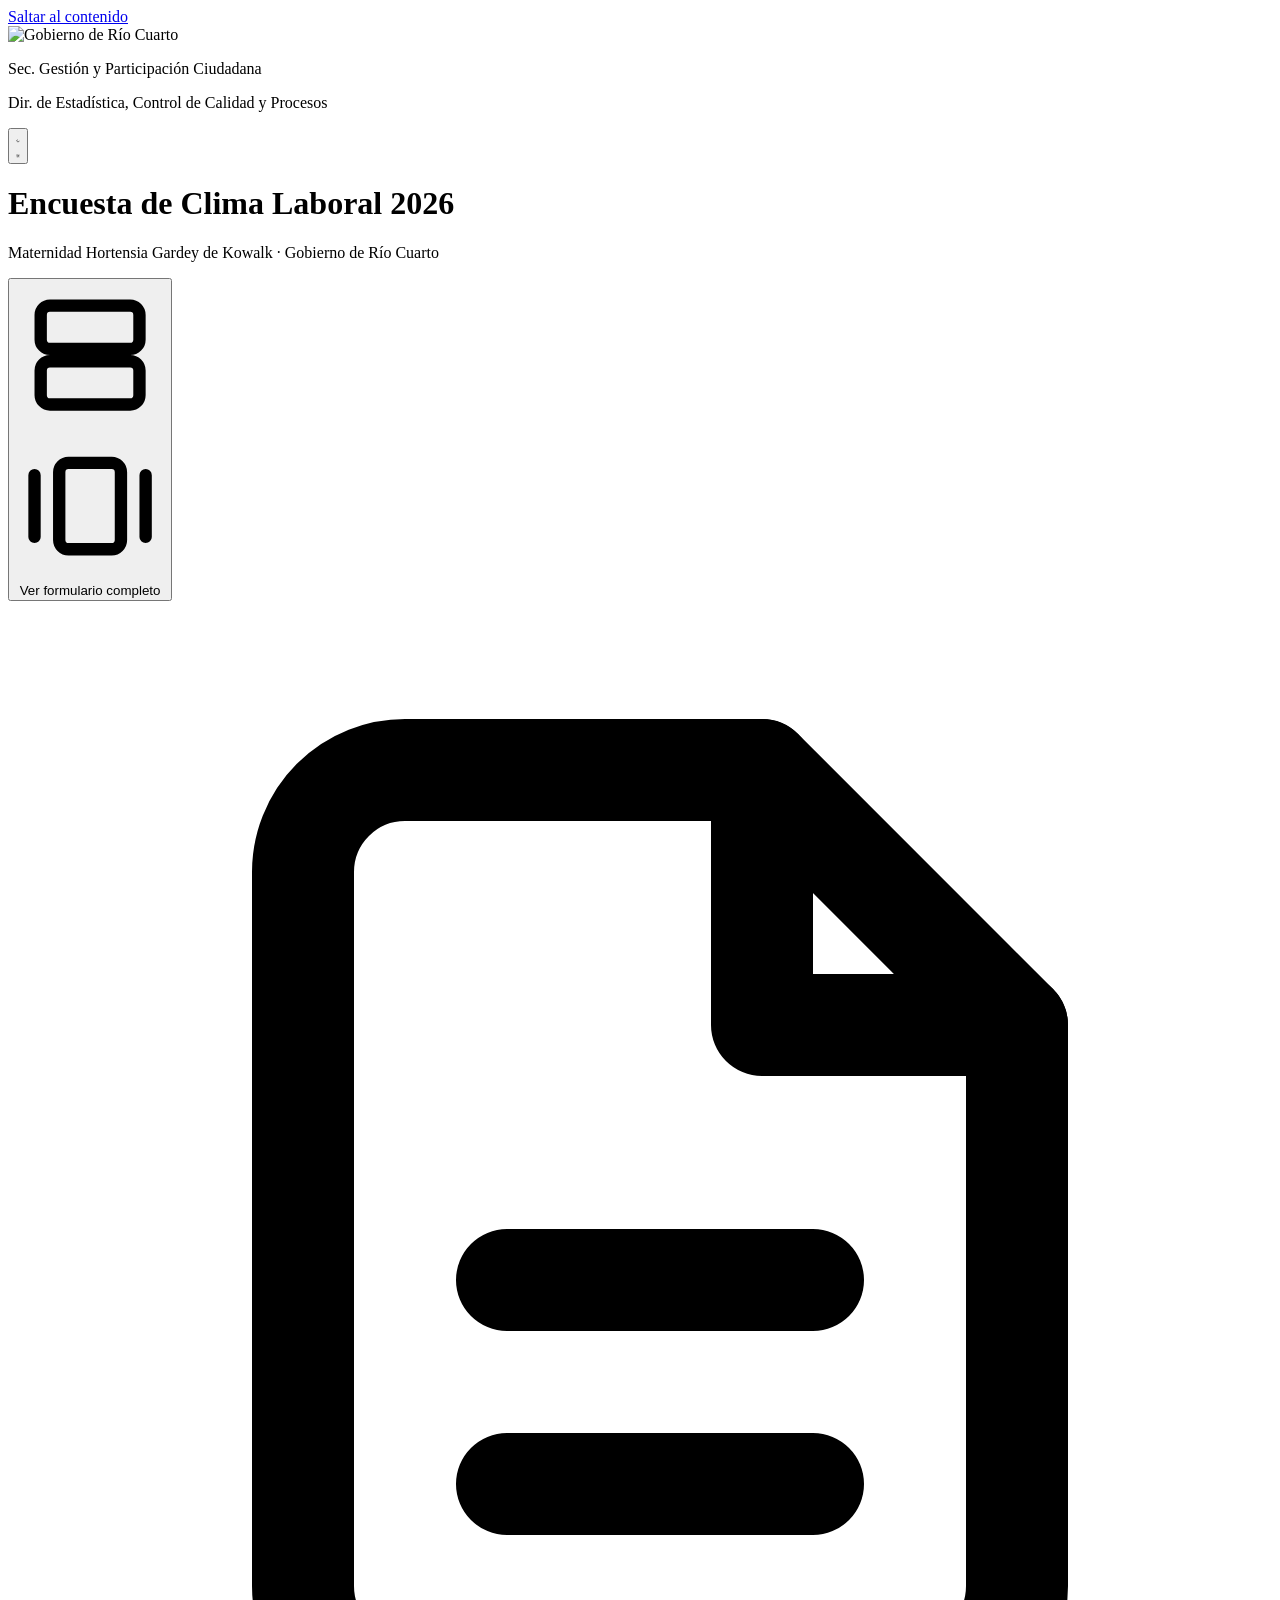
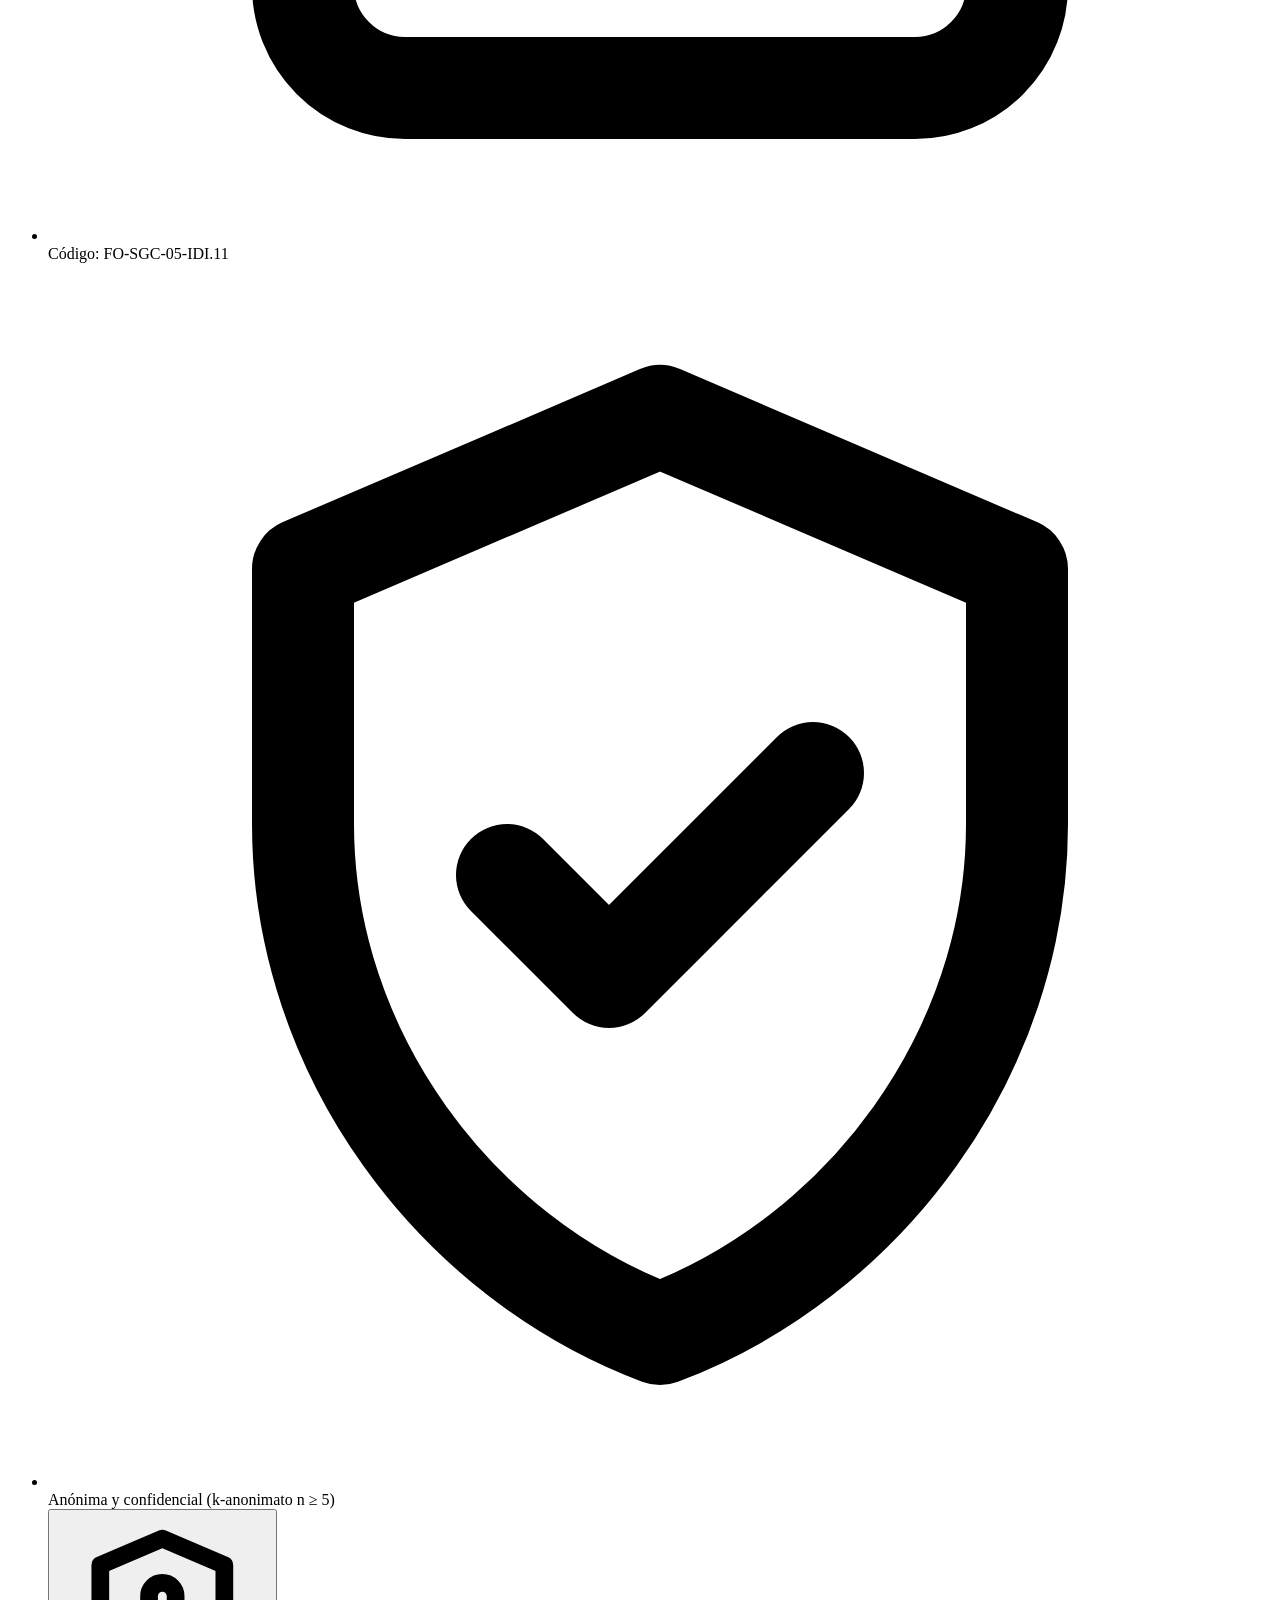
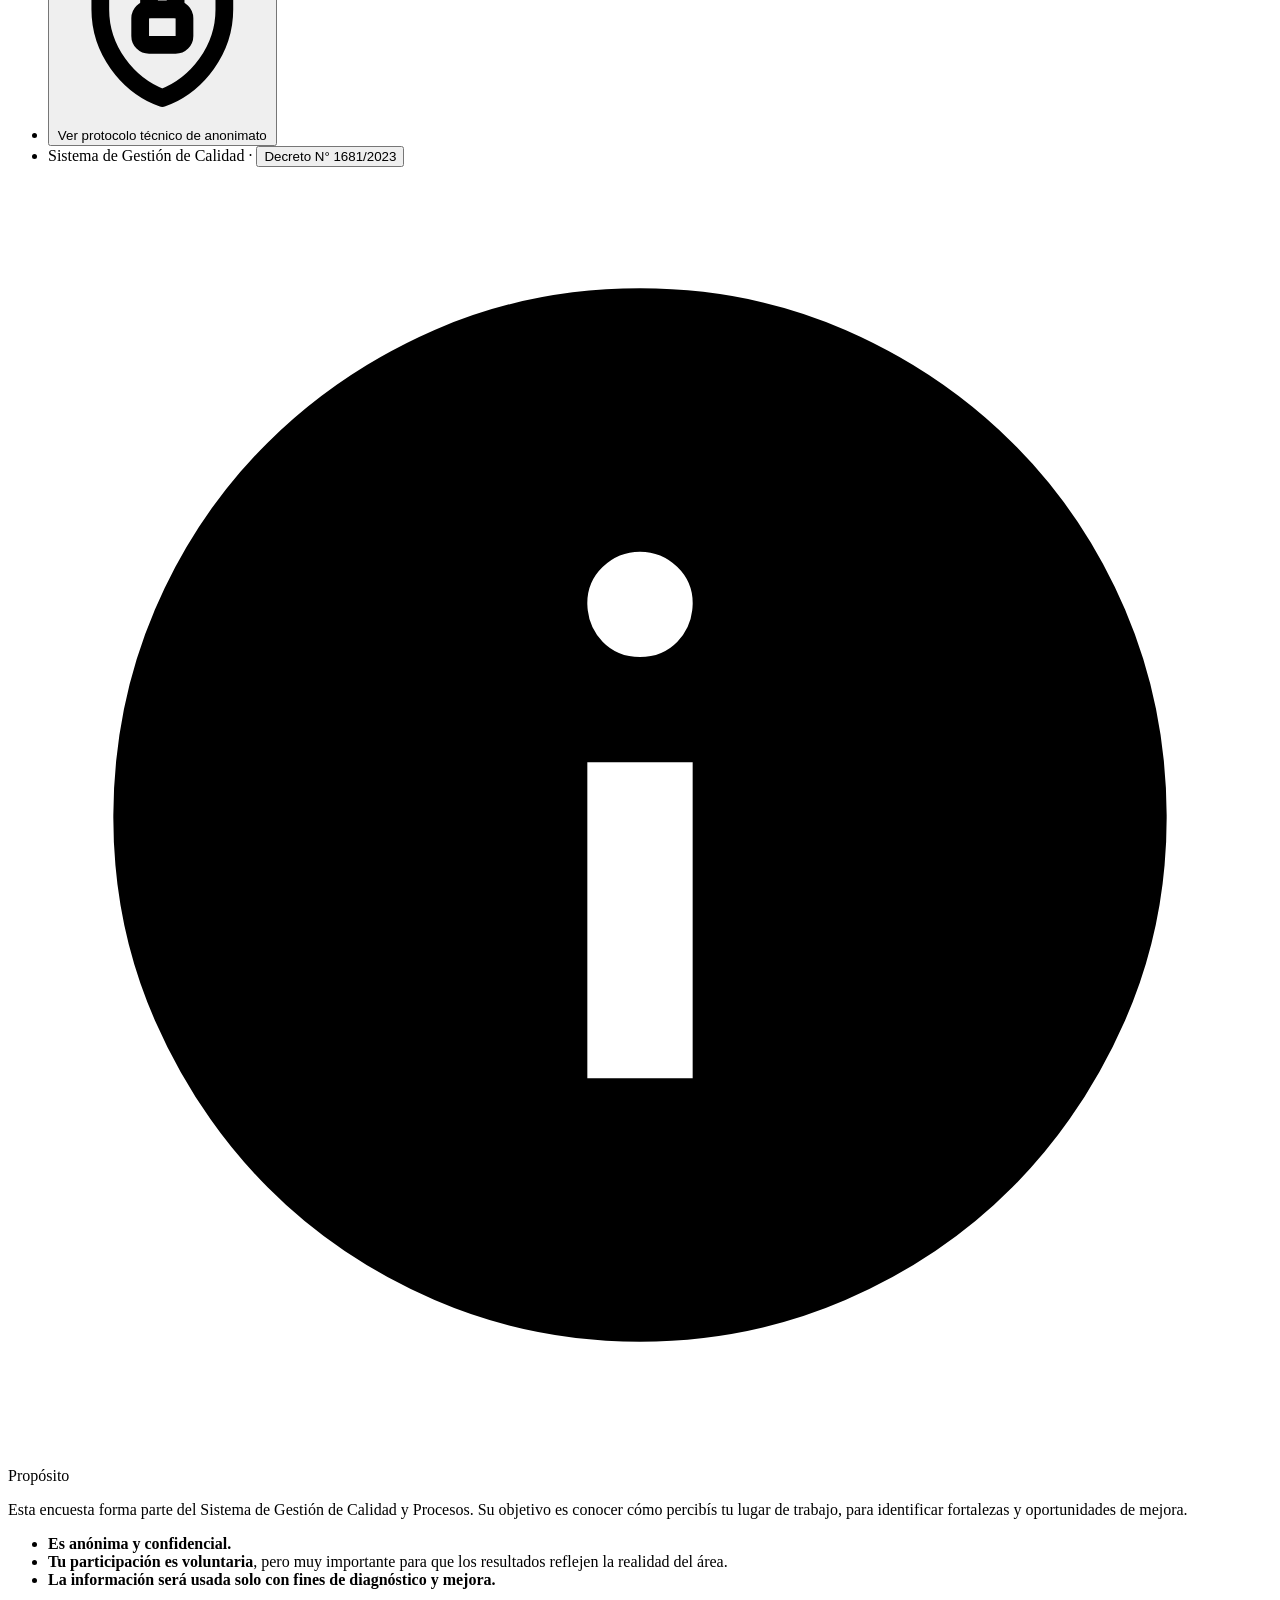
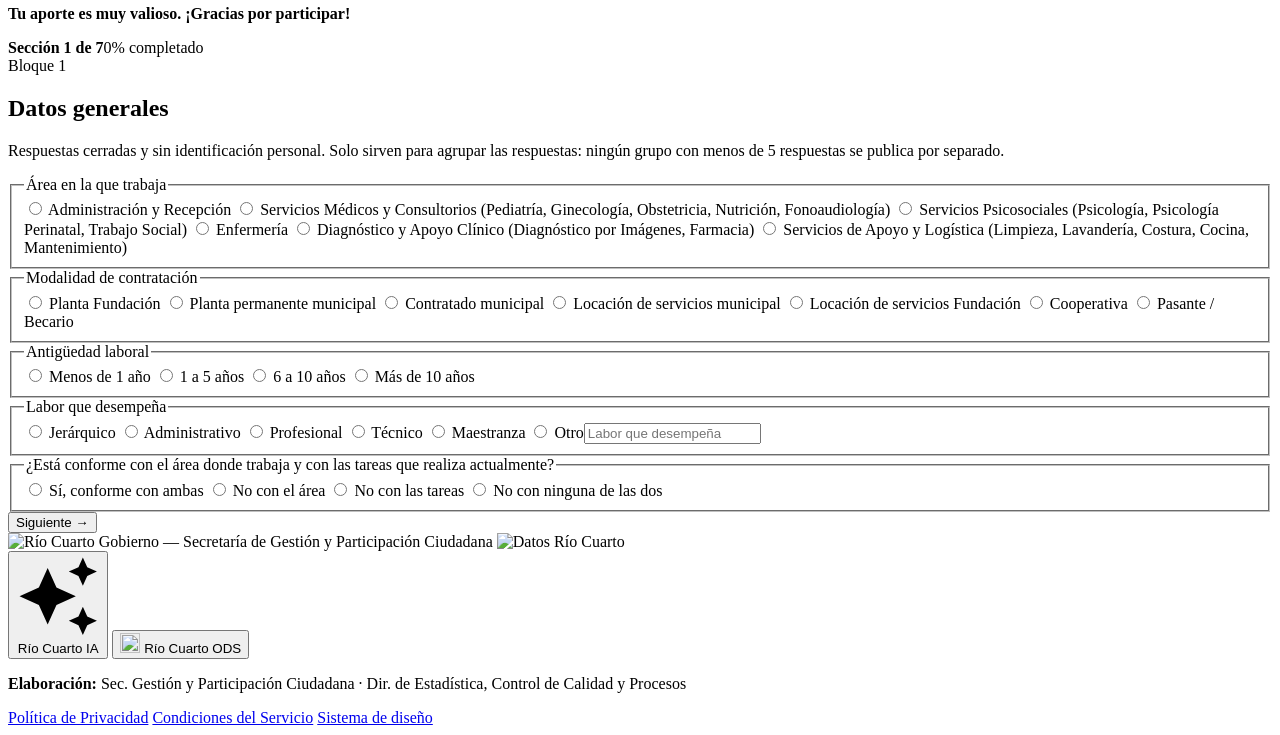
==== index.html @ 8a633c6f "Add files via upload" ====
<!doctype html>
<html lang="es-AR">
<head>
  <meta charset="utf-8">
  <meta name="viewport" content="width=device-width, initial-scale=1">
  <title>Encuesta de Clima Laboral 2026 · Maternidad Hortensia Gardey de Kowalk</title>
  <meta name="description" content="Encuesta anónima de clima laboral del personal de la Maternidad Hortensia Gardey de Kowalk, Gobierno de Río Cuarto.">
  <link rel="stylesheet" href="css/fuentes.css">
  <link rel="stylesheet" href="css/tokens.css">
  <link rel="stylesheet" href="css/tokens-encuesta.css">
  <link rel="stylesheet" href="css/encuesta.css">
  <script src="js/tema.js"></script>
</head>
<body>
  <a class="saltar-contenido" href="#contenido">Saltar al contenido</a>
  <header class="encabezado">
    <div class="encabezado__interior">
      <img class="logo" src="assets/img/logo-gobierno.webp" alt="Gobierno de Río Cuarto">
      <span class="separador" aria-hidden="true"></span>
      <div class="titulos">
        <p class="titulos__principal">Sec. Gestión y Participación Ciudadana</p>
        <p class="titulos__secundario">Dir. de Estadística, Control de Calidad y Procesos</p>
      </div>
      <div class="encabezado-acciones">
        <button type="button" class="boton-tema" id="boton-tema" aria-label="Cambiar entre modo claro y oscuro">
          <svg class="icono-luna" viewBox="0 0 24 24" fill="none" stroke="currentColor" stroke-width="2" stroke-linecap="round" stroke-linejoin="round" aria-hidden="true"><path d="M20 14.5A8 8 0 1 1 9.5 4a6.5 6.5 0 0 0 10.5 10.5z"/></svg>
          <svg class="icono-sol" viewBox="0 0 24 24" fill="none" stroke="currentColor" stroke-width="2" stroke-linecap="round" stroke-linejoin="round" aria-hidden="true"><circle cx="12" cy="12" r="4"/><path d="M12 2v2M12 20v2M4.9 4.9l1.4 1.4M17.7 17.7l1.4 1.4M2 12h2M20 12h2M4.9 19.1l1.4-1.4M17.7 6.3l1.4-1.4"/></svg>
        </button>
      </div>
    </div>
  </header>

  <main id="contenido" class="contenedor">

    <!-- ============ TÍTULO + MODO ============ -->
    <div class="encuesta-titulo">
      <div>
        <h1 class="titulo-xl">Encuesta de Clima Laboral 2026</h1>
        <p class="encuesta-subtitulo">Maternidad Hortensia Gardey de Kowalk · Gobierno de Río Cuarto</p>
      </div>
      <!-- Alterna entre una sección por vez y el formulario completo (lo maneja js/encuesta.js) -->
      <button type="button" class="boton boton--secundario boton-modo" data-accion="modo" form="encuesta" aria-pressed="false">
        <svg class="icono icono-completo" viewBox="0 0 24 24" fill="none" stroke="currentColor" stroke-width="2" stroke-linecap="round" stroke-linejoin="round" aria-hidden="true"><rect x="4" y="4" width="16" height="7" rx="1.5"/><rect x="4" y="13" width="16" height="7" rx="1.5"/></svg>
        <svg class="icono icono-pasos" viewBox="0 0 24 24" fill="none" stroke="currentColor" stroke-width="2" stroke-linecap="round" stroke-linejoin="round" aria-hidden="true"><rect x="7" y="5" width="10" height="14" rx="1.5"/><path d="M3 7v10M21 7v10"/></svg>
        <span data-texto-modo>Ver formulario completo</span>
      </button>
    </div>

    <!-- ============ PANELES DE APERTURA ============
         data-portada: se ven solo al abrir la encuesta (primera sección o formulario completo) -->
    <div class="portada" data-portada>
      <ul class="chips" aria-label="Datos del formulario">
        <li class="chip">
          <svg class="icono" viewBox="0 0 24 24" fill="none" stroke="currentColor" stroke-width="2" stroke-linecap="round" stroke-linejoin="round" aria-hidden="true"><path d="M14 3H7a2 2 0 0 0-2 2v14a2 2 0 0 0 2 2h10a2 2 0 0 0 2-2V8z"/><path d="M14 3v5h5M9 13h6M9 17h6"/></svg>
          Código: FO-SGC-05-IDI.11
        </li>
        <li class="chip">
          <svg class="icono" viewBox="0 0 24 24" fill="none" stroke="currentColor" stroke-width="2" stroke-linecap="round" stroke-linejoin="round" aria-hidden="true"><path d="M12 3l7 3v5c0 4.5-3 8.5-7 10c-4-1.5-7-5.5-7-10V6z"/><path d="m9 12l2 2l4-4"/></svg>
          Anónima y confidencial (k-anonimato n ≥ 5)
        </li>
        <li>
          <button type="button" class="boton boton--sutil boton-protocolo" data-abrir-modal="protocolo">
            <svg class="icono" viewBox="0 0 24 24" fill="none" stroke="currentColor" stroke-width="2" stroke-linecap="round" stroke-linejoin="round" aria-hidden="true"><path d="M12 3l7 3v5c0 4.5-3 8.5-7 10c-4-1.5-7-5.5-7-10V6z"/><rect x="9.5" y="11" width="5" height="4" rx="1"/><path d="M10.5 11V9.5a1.5 1.5 0 0 1 3 0V11"/></svg>
            Ver protocolo técnico de anonimato
          </button>
        </li>
        <li class="chip chip--norma"><span class="chip__punto" aria-hidden="true"></span>Sistema de Gestión de Calidad · <button type="button" class="enlace-norma" data-abrir-modal="decreto-1681">Decreto N° 1681/2023</button></li>
      </ul>

      <div class="aviso aviso--info" role="note">
        <svg class="icono" viewBox="0 0 24 24" aria-hidden="true"><path fill="currentColor" d="M11 17h2v-6h-2zm1-8q.43 0 .71-.29T13 8t-.29-.71T12 7t-.71.29T11 8t.29.71T12 9m0 13q-2.07 0-3.9-.79t-3.17-2.14T2.79 15.9T2 12t.79-3.9t2.14-3.17T8.1 2.79T12 2t3.9.79t3.17 2.14t2.14 3.17T22 12t-.79 3.9t-2.14 3.17t-3.17 2.14T12 22"/></svg>
        <div>
          <p class="aviso__titulo">Propósito</p>
          <p>Esta encuesta forma parte del Sistema de Gestión de Calidad y Procesos. Su objetivo es conocer cómo percibís tu lugar de trabajo, para identificar fortalezas y oportunidades de mejora.</p>
          <ul>
            <li><strong>Es anónima y confidencial.</strong></li>
            <li><strong>Tu participación es voluntaria</strong>, pero muy importante para que los resultados reflejen la realidad del área.</li>
            <li><strong>La información será usada solo con fines de diagnóstico y mejora.</strong></li>
          </ul>
          <p><strong>Tu aporte es muy valioso. ¡Gracias por participar!</strong></p>
        </div>
      </div>
    </div>

    <!-- Aparece si hay un borrador guardado en el dispositivo -->
    <div class="aviso aviso--alerta" id="aviso-borrador" role="status" hidden>
      <svg class="icono" viewBox="0 0 24 24" aria-hidden="true"><path fill="currentColor" d="M1 21L12 2l11 19zm11-3q.43 0 .71-.29T13 17t-.29-.71T12 16t-.71.29T11 17t.29.71T12 18m-1-3h2v-5h-2z"/></svg>
      <div>
        <p class="aviso__titulo">Retomamos donde dejaste</p>
        <p>Recuperamos las respuestas que habías empezado. <button type="button" class="boton boton--sutil boton--chico" data-accion="descartar">Empezar de nuevo</button></p>
      </div>
    </div>

    <!-- ============ PROGRESO ============ -->
    <div class="progreso">
      <div class="progreso__info"><strong data-paso>Sección 1 de 7</strong><span data-porcentaje>0% completado</span></div>
      <div class="progreso__barra" role="progressbar" aria-label="Avance de la encuesta" aria-valuemin="0" aria-valuemax="100" aria-valuenow="0">
        <div class="progreso__relleno"></div>
      </div>
    </div>

    <!-- ============ FORMULARIO ============
         data-encuesta: identificador · data-codigo-formulario: código del SGC
         data-endpoint: URL que recibe un POST JSON (vacío = solo genera el JSON)
         data-numero-inicial="0": la pregunta de género queda como 0 y la numeración
         sigue la del cuestionario en PDF (P1 a P29, con 7.1, 23.1, 25.1 y 27.1).
         Los números, el asterisco, la línea de tipo, NS/NC, «Otro» y las
         justificaciones los agrega js/encuesta.js: acá solo va lo propio de cada pregunta. -->
    <form class="encuesta" id="encuesta" data-encuesta="clima-laboral-maternidad-kowalk-2026" data-codigo-formulario="FO-SGC-05-IDI.11" data-version="1" data-numero-inicial="0" data-endpoint="" novalidate>

      <!-- ===== BLOQUE 1 · DATOS GENERALES ===== -->
      <section class="seccion" aria-labelledby="s1-titulo">
        <div class="seccion__encabezado">
          <span class="seccion__numero">Bloque 1</span>
          <h2 class="titulo-l" id="s1-titulo">Datos generales</h2>
          <p>Respuestas cerradas y sin identificación personal. Solo sirven para agrupar las respuestas: ningún grupo con menos de 5 respuestas se publica por separado.</p>
        </div>

        <fieldset class="pregunta" data-sin-extras data-requerida>
          <legend>Área en la que trabaja</legend>
          <div class="opciones">
            <label class="opcion"><input type="radio" name="p01_area" value="administracion"> Administración y Recepción</label>
            <label class="opcion"><input type="radio" name="p01_area" value="medicos"> Servicios Médicos y Consultorios <span class="texto-suave">(Pediatría, Ginecología, Obstetricia, Nutrición, Fonoaudiología)</span></label>
            <label class="opcion"><input type="radio" name="p01_area" value="psicosociales"> Servicios Psicosociales <span class="texto-suave">(Psicología, Psicología Perinatal, Trabajo Social)</span></label>
            <label class="opcion"><input type="radio" name="p01_area" value="enfermeria"> Enfermería</label>
            <label class="opcion"><input type="radio" name="p01_area" value="diagnostico"> Diagnóstico y Apoyo Clínico <span class="texto-suave">(Diagnóstico por Imágenes, Farmacia)</span></label>
            <label class="opcion"><input type="radio" name="p01_area" value="apoyo_logistica"> Servicios de Apoyo y Logística <span class="texto-suave">(Limpieza, Lavandería, Costura, Cocina, Mantenimiento)</span></label>
          </div>
        </fieldset>

        <fieldset class="pregunta" data-sin-extras data-requerida>
          <legend>Modalidad de contratación</legend>
          <div class="opciones opciones--2col">
            <label class="opcion"><input type="radio" name="p02_contratacion" value="planta_fundacion"> Planta Fundación</label>
            <label class="opcion"><input type="radio" name="p02_contratacion" value="planta_municipal"> Planta permanente municipal</label>
            <label class="opcion"><input type="radio" name="p02_contratacion" value="contratado_municipal"> Contratado municipal</label>
            <label class="opcion"><input type="radio" name="p02_contratacion" value="locacion_municipal"> Locación de servicios municipal</label>
            <label class="opcion"><input type="radio" name="p02_contratacion" value="locacion_fundacion"> Locación de servicios Fundación</label>
            <label class="opcion"><input type="radio" name="p02_contratacion" value="cooperativa"> Cooperativa</label>
            <label class="opcion"><input type="radio" name="p02_contratacion" value="pasante"> Pasante / Becario</label>
          </div>
        </fieldset>

        <fieldset class="pregunta" data-sin-extras data-requerida>
          <legend>Antigüedad laboral</legend>
          <div class="opciones opciones--2col">
            <label class="opcion"><input type="radio" name="p03_antiguedad" value="menos_1"> Menos de 1 año</label>
            <label class="opcion"><input type="radio" name="p03_antiguedad" value="1_5"> 1 a 5 años</label>
            <label class="opcion"><input type="radio" name="p03_antiguedad" value="6_10"> 6 a 10 años</label>
            <label class="opcion"><input type="radio" name="p03_antiguedad" value="mas_10"> Más de 10 años</label>
          </div>
        </fieldset>

        <!-- Si en P1 eligió «Servicios de Apoyo y Logística», js/maternidad.js preselecciona «Maestranza» (se puede cambiar) -->
        <fieldset class="pregunta" data-sin-extras data-requerida>
          <legend>Labor que desempeña</legend>
          <div class="opciones opciones--2col">
            <label class="opcion"><input type="radio" name="p04_labor" value="jerarquico"> Jerárquico</label>
            <label class="opcion"><input type="radio" name="p04_labor" value="administrativo"> Administrativo</label>
            <label class="opcion"><input type="radio" name="p04_labor" value="profesional"> Profesional</label>
            <label class="opcion"><input type="radio" name="p04_labor" value="tecnico"> Técnico</label>
            <label class="opcion"><input type="radio" name="p04_labor" value="maestranza"> Maestranza</label>
            <label class="opcion opcion--otro"><input type="radio" name="p04_labor" value="otro"> Otro<input class="campo" type="text" name="p04_labor_otro" data-otro-texto aria-label="Labor que desempeña" placeholder="Labor que desempeña" maxlength="100"></label>
          </div>
        </fieldset>

        <fieldset class="pregunta" data-sin-extras data-requerida>
          <legend>¿Está conforme con el área donde trabaja y con las tareas que realiza actualmente?</legend>
          <div class="opciones opciones--2col">
            <label class="opcion"><input type="radio" name="p05_conformidad" value="si_ambas"> Sí, conforme con ambas</label>
            <label class="opcion"><input type="radio" name="p05_conformidad" value="no_area"> No con el área</label>
            <label class="opcion"><input type="radio" name="p05_conformidad" value="no_tareas"> No con las tareas</label>
            <label class="opcion"><input type="radio" name="p05_conformidad" value="no_ninguna"> No con ninguna de las dos</label>
          </div>
        </fieldset>

        <!-- P6: aparece si P5 es distinta de «Sí, conforme con ambas» -->
        <fieldset class="pregunta" data-sin-extras data-max="3" data-mostrar-si="p05_conformidad=no_area|no_tareas|no_ninguna" hidden>
          <legend>¿Qué es lo que más pesa en su disconformidad?</legend>
          <p class="pregunta__ayuda">Podés marcar hasta 3.</p>
          <div class="opciones opciones--2col">
            <label class="opcion"><input type="checkbox" name="p06_disconformidad" value="clima_companeros"> Trato y clima con compañeros/as</label>
            <label class="opcion"><input type="checkbox" name="p06_disconformidad" value="jefatura"> Relación con la jefatura</label>
            <label class="opcion"><input type="checkbox" name="p06_disconformidad" value="organizacion"> Tareas poco claras, organización y procesos</label>
            <label class="opcion"><input type="checkbox" name="p06_disconformidad" value="carga"> Carga de trabajo</label>
            <label class="opcion"><input type="checkbox" name="p06_disconformidad" value="equipamiento"> Falta o mal estado de equipamiento e insumos</label>
            <label class="opcion"><input type="checkbox" name="p06_disconformidad" value="ropa_epp"> Ropa de trabajo y elementos de protección personal</label>
            <label class="opcion"><input type="checkbox" name="p06_disconformidad" value="seguridad_higiene"> Condiciones de seguridad e higiene</label>
            <label class="opcion"><input type="checkbox" name="p06_disconformidad" value="contratacion"> Condiciones de contratación (convenio o modalidad)</label>
            <label class="opcion"><input type="checkbox" name="p06_disconformidad" value="capacitacion"> Capacitación y oportunidades de desarrollo</label>
            <label class="opcion"><input type="checkbox" name="p06_disconformidad" value="reconocimiento"> Reconocimiento</label>
            <label class="opcion opcion--otro"><input type="checkbox" name="p06_disconformidad" value="otro"> Otro<input class="campo" type="text" name="p06_disconformidad_otro" data-otro-texto aria-label="Qué motiva su disconformidad" placeholder="¿Qué motiva su disconformidad?" maxlength="100"></label>
          </div>
        </fieldset>

        <!-- P7: aparece si P5 es «No con el área» o «No con ninguna de las dos».
             js/maternidad.js oculta el área elegida en P1. -->
        <fieldset class="pregunta" data-sin-extras data-mostrar-si="p05_conformidad=no_area|no_ninguna" hidden>
          <legend>¿En qué área preferiría trabajar?</legend>
          <div class="opciones">
            <label class="opcion"><input type="radio" name="p07_area_preferida" value="administracion"> Administración y Recepción</label>
            <label class="opcion"><input type="radio" name="p07_area_preferida" value="medicos"> Servicios Médicos y Consultorios <span class="texto-suave">(Pediatría, Ginecología, Obstetricia, Nutrición, Fonoaudiología)</span></label>
            <label class="opcion"><input type="radio" name="p07_area_preferida" value="psicosociales"> Servicios Psicosociales <span class="texto-suave">(Psicología, Psicología Perinatal, Trabajo Social)</span></label>
            <label class="opcion"><input type="radio" name="p07_area_preferida" value="enfermeria"> Enfermería</label>
            <label class="opcion"><input type="radio" name="p07_area_preferida" value="diagnostico"> Diagnóstico y Apoyo Clínico <span class="texto-suave">(Diagnóstico por Imágenes, Farmacia)</span></label>
            <label class="opcion"><input type="radio" name="p07_area_preferida" value="apoyo_logistica"> Servicios de Apoyo y Logística <span class="texto-suave">(Limpieza, Lavandería, Costura, Cocina, Mantenimiento)</span></label>
            <label class="opcion opcion--otro"><input type="radio" name="p07_area_preferida" value="otro"> Otro<input class="campo" type="text" name="p07_area_preferida_otro" data-otro-texto aria-label="En qué área prefiere trabajar" placeholder="¿En qué área prefiere trabajar?" maxlength="100"></label>
          </div>
        </fieldset>

        <div class="pregunta" data-numero="7.1" data-requerida data-sin-extras data-mostrar-si="p05_conformidad=no_area|no_ninguna && p07_area_preferida" hidden>
          <label class="pregunta__enunciado" for="p07-porque">¿Por qué prefiere dicha área?</label>
          <p class="pregunta__ayuda">No incluyas nombres ni datos personales.</p>
          <textarea class="campo" id="p07-porque" name="p07_area_preferida_porque" maxlength="200"></textarea>
          <div class="contador" aria-live="polite"></div>
        </div>
      </section>

      <!-- ===== BLOQUE 2 · AMBIENTE LABORAL ===== -->
      <section class="seccion" aria-labelledby="s2-titulo" hidden>
        <div class="seccion__encabezado">
          <span class="seccion__numero">Bloque 2</span>
          <h2 class="titulo-l" id="s2-titulo">Ambiente laboral</h2>
          <p>Si elegís «Poco conforme» o «Nada conforme», te vamos a pedir que nos cuentes por qué.</p>
        </div>

        <fieldset class="pregunta" data-sin-extras data-tipo="likert" data-escala="conformidad" data-nombre="p08_ambiente" data-requerida>
          <legend>En general, ¿cómo me siento con el ambiente laboral?</legend>
        </fieldset>
        <fieldset class="pregunta" data-sin-extras data-tipo="likert" data-escala="conformidad" data-nombre="p09_tareas" data-requerida>
          <legend>¿Entiendo bien cuáles son mis tareas y responsabilidades?</legend>
        </fieldset>
        <fieldset class="pregunta" data-sin-extras data-tipo="likert" data-escala="conformidad" data-nombre="p10_recursos" data-requerida>
          <legend>¿Tengo la información, las herramientas y los materiales que necesito para hacer mi trabajo?</legend>
        </fieldset>
        <fieldset class="pregunta" data-sin-extras data-tipo="likert" data-escala="conformidad" data-nombre="p11_jefatura" data-requerida>
          <legend>¿Recibo apoyo, guía y buen trato de mi jefe o jefa directa?</legend>
        </fieldset>
        <fieldset class="pregunta" data-sin-extras data-tipo="likert" data-escala="conformidad" data-nombre="p12_equipo" data-requerida>
          <legend>¿Me llevo bien y trabajo en equipo con mis compañeros/as?</legend>
        </fieldset>
        <fieldset class="pregunta" data-sin-extras data-tipo="likert" data-escala="conformidad" data-nombre="p13_seguridad" data-requerida>
          <legend>¿Las condiciones de seguridad e higiene en mi lugar de trabajo son adecuadas?</legend>
        </fieldset>
        <fieldset class="pregunta" data-sin-extras data-tipo="likert" data-escala="conformidad" data-nombre="p14_comunicacion" data-requerida>
          <legend>¿La comunicación con mi jefe o jefa es clara y suficiente?</legend>
        </fieldset>
      </section>

      <!-- ===== BLOQUE 3 · MOTIVACIÓN Y COMPROMISO ===== -->
      <section class="seccion" aria-labelledby="s3-titulo" hidden>
        <div class="seccion__encabezado">
          <span class="seccion__numero">Bloque 3</span>
          <h2 class="titulo-l" id="s3-titulo">Motivación y compromiso</h2>
          <p>Si elegís «En desacuerdo» o «Totalmente en desacuerdo», te vamos a pedir que nos cuentes por qué.</p>
        </div>

        <fieldset class="pregunta" data-sin-extras data-tipo="likert" data-escala="acuerdo_total" data-nombre="p15_derechos" data-requerida>
          <legend>Conozco mis derechos laborales.</legend>
        </fieldset>
        <fieldset class="pregunta" data-sin-extras data-tipo="likert" data-escala="acuerdo_total" data-nombre="p16_deberes" data-requerida>
          <legend>Conozco mis deberes y obligaciones en el trabajo.</legend>
        </fieldset>
        <fieldset class="pregunta" data-sin-extras data-tipo="likert" data-escala="acuerdo_total" data-nombre="p17_compromiso" data-requerida>
          <legend>Estoy comprometido/a con las metas y objetivos de mi área.</legend>
        </fieldset>
        <fieldset class="pregunta" data-sin-extras data-tipo="likert" data-escala="acuerdo_total" data-nombre="p18_uso_recursos" data-requerida>
          <legend>Uso bien los recursos disponibles (tiempo, herramientas).</legend>
        </fieldset>
        <fieldset class="pregunta" data-sin-extras data-tipo="likert" data-escala="acuerdo_total" data-nombre="p19_motivacion" data-requerida>
          <legend>Estoy motivado/a para realizar mis tareas diarias.</legend>
        </fieldset>
        <fieldset class="pregunta" data-sin-extras data-tipo="likert" data-escala="acuerdo_total" data-nombre="p20_valoracion" data-requerida>
          <legend>Me siento valorado/a por mi aporte al equipo.</legend>
        </fieldset>
      </section>

      <!-- ===== BLOQUE 4 · CAPACITACIÓN Y DESARROLLO ===== -->
      <section class="seccion" aria-labelledby="s4-titulo" hidden>
        <div class="seccion__encabezado">
          <span class="seccion__numero">Bloque 4</span>
          <h2 class="titulo-l" id="s4-titulo">Capacitación y desarrollo</h2>
        </div>

        <fieldset class="pregunta" data-sin-extras data-tipo="likert" data-escala="satisfaccion" data-nombre="p21_capacitacion" data-requerida>
          <legend>¿Qué tan satisfecho/a está con las oportunidades de capacitación relacionadas con su tarea?</legend>
        </fieldset>

        <fieldset class="pregunta" data-sin-extras data-requerida data-max="3">
          <legend>Capacitaciones que considera necesarias para mejorar su tarea diaria</legend>
          <p class="pregunta__ayuda">Podés marcar hasta 3.</p>
          <div class="opciones opciones--2col">
            <label class="opcion"><input type="checkbox" name="p22_capacitaciones" value="informatica_basica"> Herramientas básicas informáticas (Excel, Word, Google Sheets, etc.)</label>
            <label class="opcion"><input type="checkbox" name="p22_capacitaciones" value="informatica_avanzada"> Herramientas avanzadas informáticas (Power BI, Looker Studio, Inteligencia Artificial, etc.)</label>
            <label class="opcion"><input type="checkbox" name="p22_capacitaciones" value="procesos_admin"> Procesos administrativos y de gestión hospitalaria</label>
            <label class="opcion"><input type="checkbox" name="p22_capacitaciones" value="normativa"> Normativa legal y reglamentaria sanitaria vigente</label>
            <label class="opcion"><input type="checkbox" name="p22_capacitaciones" value="rcp"> RCP – Primeros auxilios</label>
            <label class="opcion"><input type="checkbox" name="p22_capacitaciones" value="riesgos"> Prevención de riesgos laborales</label>
            <label class="opcion"><input type="checkbox" name="p22_capacitaciones" value="liderazgo"> Liderazgo y gestión de equipos</label>
            <label class="opcion"><input type="checkbox" name="p22_capacitaciones" value="fortalecimiento"> Talleres de fortalecimiento personal y trabajo colaborativo</label>
            <label class="opcion"><input type="checkbox" name="p22_capacitaciones" value="comunicacion"> Comunicación productiva en equipos</label>
            <label class="opcion"><input type="checkbox" name="p22_capacitaciones" value="educacion_emocional"> Educación emocional en contextos de alta exigencia</label>
            <label class="opcion opcion--otro"><input type="checkbox" name="p22_capacitaciones" value="otro"> Otro<input class="campo" type="text" name="p22_capacitaciones_otro" data-otro-texto aria-label="Qué capacitación le gustaría realizar" placeholder="¿Qué capacitación le gustaría realizar?" maxlength="100"></label>
          </div>
        </fieldset>
      </section>

      <!-- ===== BLOQUE 5 · PROCESOS, RECURSOS Y HERRAMIENTAS ===== -->
      <section class="seccion" aria-labelledby="s5-titulo" hidden>
        <div class="seccion__encabezado">
          <span class="seccion__numero">Bloque 5</span>
          <h2 class="titulo-l" id="s5-titulo">Procesos, recursos y herramientas</h2>
        </div>

        <!-- P23: matriz de acuerdo. data-sin-extras: solo las opciones del PDF
             (con «No me corresponde / no lo uso»), sin NS/NC ni fila «Otro». -->
        <div class="pregunta matriz-pregunta" data-nombre="p23" data-requerida data-sin-extras role="group" aria-labelledby="p23-enunciado">
          <p class="pregunta__enunciado" id="p23-enunciado">Recibo en tiempo y forma, y en buen estado, lo necesario para mis tareas:</p>
          <p class="pregunta__ayuda">1 = Totalmente en desacuerdo · 5 = Totalmente de acuerdo</p>
          <div class="matriz-envoltura">
            <table class="matriz">
              <thead><tr><th scope="col"><span class="texto-chico">Elemento</span></th><th scope="col">1</th><th scope="col">2</th><th scope="col">3</th><th scope="col">4</th><th scope="col">5</th><th scope="col">No me corresponde / no lo uso</th></tr></thead>
              <tbody>
                <tr><th scope="row">a) Equipamiento y mobiliario <span class="texto-suave">(médico, informático, de oficina)</span></th>
                  <td><input type="radio" name="p23a_equipamiento" value="1" aria-label="Equipamiento y mobiliario: 1"></td><td><input type="radio" name="p23a_equipamiento" value="2" aria-label="Equipamiento y mobiliario: 2"></td><td><input type="radio" name="p23a_equipamiento" value="3" aria-label="Equipamiento y mobiliario: 3"></td><td><input type="radio" name="p23a_equipamiento" value="4" aria-label="Equipamiento y mobiliario: 4"></td><td><input type="radio" name="p23a_equipamiento" value="5" aria-label="Equipamiento y mobiliario: 5"></td><td><input type="radio" name="p23a_equipamiento" value="no_corresponde" aria-label="Equipamiento y mobiliario: no me corresponde"></td></tr>
                <tr><th scope="row">b) Insumos y materiales <span class="texto-suave">(médicos, de farmacia, limpieza, cocina, otros)</span></th>
                  <td><input type="radio" name="p23b_insumos" value="1" aria-label="Insumos y materiales: 1"></td><td><input type="radio" name="p23b_insumos" value="2" aria-label="Insumos y materiales: 2"></td><td><input type="radio" name="p23b_insumos" value="3" aria-label="Insumos y materiales: 3"></td><td><input type="radio" name="p23b_insumos" value="4" aria-label="Insumos y materiales: 4"></td><td><input type="radio" name="p23b_insumos" value="5" aria-label="Insumos y materiales: 5"></td><td><input type="radio" name="p23b_insumos" value="no_corresponde" aria-label="Insumos y materiales: no me corresponde"></td></tr>
                <tr><th scope="row">c) Ropa de trabajo y elementos de protección personal</th>
                  <td><input type="radio" name="p23c_ropa" value="1" aria-label="Ropa de trabajo y protección personal: 1"></td><td><input type="radio" name="p23c_ropa" value="2" aria-label="Ropa de trabajo y protección personal: 2"></td><td><input type="radio" name="p23c_ropa" value="3" aria-label="Ropa de trabajo y protección personal: 3"></td><td><input type="radio" name="p23c_ropa" value="4" aria-label="Ropa de trabajo y protección personal: 4"></td><td><input type="radio" name="p23c_ropa" value="5" aria-label="Ropa de trabajo y protección personal: 5"></td><td><input type="radio" name="p23c_ropa" value="no_corresponde" aria-label="Ropa de trabajo y protección personal: no me corresponde"></td></tr>
              </tbody>
            </table>
          </div>
        </div>

        <!-- P23.1: una por cada fila de P23 contestada con 1 o 2 -->
        <fieldset class="pregunta" data-sin-extras data-numero="23.1a" data-max="2" data-mostrar-si="p23a_equipamiento=1|2" hidden>
          <legend>¿Qué es lo que falla con el equipamiento y mobiliario?</legend>
          <p class="pregunta__ayuda">Podés marcar hasta 2.</p>
          <div class="opciones opciones--2col">
            <label class="opcion"><input type="checkbox" name="p23a_falla" value="no_hay"> No hay o faltan</label>
            <label class="opcion"><input type="checkbox" name="p23a_falla" value="tarde"> Llegan tarde</label>
            <label class="opcion"><input type="checkbox" name="p23a_falla" value="mal_estado"> Están en mal estado</label>
            <label class="opcion"><input type="checkbox" name="p23a_falla" value="no_adecuados"> No son los adecuados para la tarea</label>
            <label class="opcion"><input type="checkbox" name="p23a_falla" value="no_se_pedir"> No sé a quién pedirlos o cómo hacerlo</label>
            <label class="opcion"><input type="checkbox" name="p23a_falla" value="sin_respuesta"> Hago el pedido y no me responden</label>
            <label class="opcion opcion--otro"><input type="checkbox" name="p23a_falla" value="otro"> Otro<input class="campo" type="text" name="p23a_falla_otro" data-otro-texto aria-label="Motivo de desacuerdo" placeholder="Motivo de desacuerdo" maxlength="100"></label>
          </div>
        </fieldset>

        <fieldset class="pregunta" data-sin-extras data-numero="23.1b" data-max="2" data-mostrar-si="p23b_insumos=1|2" hidden>
          <legend>¿Qué es lo que falla con los insumos y materiales?</legend>
          <p class="pregunta__ayuda">Podés marcar hasta 2.</p>
          <div class="opciones opciones--2col">
            <label class="opcion"><input type="checkbox" name="p23b_falla" value="no_hay"> No hay o faltan</label>
            <label class="opcion"><input type="checkbox" name="p23b_falla" value="tarde"> Llegan tarde</label>
            <label class="opcion"><input type="checkbox" name="p23b_falla" value="mal_estado"> Están en mal estado</label>
            <label class="opcion"><input type="checkbox" name="p23b_falla" value="no_adecuados"> No son los adecuados para la tarea</label>
            <label class="opcion"><input type="checkbox" name="p23b_falla" value="no_se_pedir"> No sé a quién pedirlos o cómo hacerlo</label>
            <label class="opcion"><input type="checkbox" name="p23b_falla" value="sin_respuesta"> Hago el pedido y no me responden</label>
            <label class="opcion opcion--otro"><input type="checkbox" name="p23b_falla" value="otro"> Otro<input class="campo" type="text" name="p23b_falla_otro" data-otro-texto aria-label="Motivo de desacuerdo" placeholder="Motivo de desacuerdo" maxlength="100"></label>
          </div>
        </fieldset>

        <fieldset class="pregunta" data-sin-extras data-numero="23.1c" data-max="2" data-mostrar-si="p23c_ropa=1|2" hidden>
          <legend>¿Qué es lo que falla con la ropa de trabajo y los elementos de protección personal?</legend>
          <p class="pregunta__ayuda">Podés marcar hasta 2.</p>
          <div class="opciones opciones--2col">
            <label class="opcion"><input type="checkbox" name="p23c_falla" value="no_hay"> No hay o faltan</label>
            <label class="opcion"><input type="checkbox" name="p23c_falla" value="tarde"> Llegan tarde</label>
            <label class="opcion"><input type="checkbox" name="p23c_falla" value="mal_estado"> Están en mal estado</label>
            <label class="opcion"><input type="checkbox" name="p23c_falla" value="no_adecuados"> No son los adecuados para la tarea</label>
            <label class="opcion"><input type="checkbox" name="p23c_falla" value="no_se_pedir"> No sé a quién pedirlos o cómo hacerlo</label>
            <label class="opcion"><input type="checkbox" name="p23c_falla" value="sin_respuesta"> Hago el pedido y no me responden</label>
            <label class="opcion opcion--otro"><input type="checkbox" name="p23c_falla" value="otro"> Otro<input class="campo" type="text" name="p23c_falla_otro" data-otro-texto aria-label="Motivo de desacuerdo" placeholder="Motivo de desacuerdo" maxlength="100"></label>
          </div>
        </fieldset>

        <!-- P24: matriz de selección única, mismas filas que P23. «No sé» se guarda como ns_nc. -->
        <div class="pregunta matriz-pregunta" data-numero="24" data-nombre="p24" data-requerida data-sin-extras role="group" aria-labelledby="p24-enunciado">
          <p class="pregunta__enunciado" id="p24-enunciado">¿Quién le provee habitualmente cada uno de estos elementos?</p>
          <div class="matriz-envoltura">
            <table class="matriz">
              <thead><tr><th scope="col"><span class="texto-chico">Elemento</span></th><th scope="col">Municipalidad</th><th scope="col">Fundación</th><th scope="col">Ambos</th><th scope="col">Lo resuelvo yo mismo/a</th><th scope="col">No sé</th></tr></thead>
              <tbody>
                <tr><th scope="row">a) Equipamiento y mobiliario <span class="texto-suave">(médico, informático, de oficina)</span></th>
                  <td><input type="radio" name="p24a_equipamiento" value="municipalidad" aria-label="Equipamiento y mobiliario: Municipalidad"></td><td><input type="radio" name="p24a_equipamiento" value="fundacion" aria-label="Equipamiento y mobiliario: Fundación"></td><td><input type="radio" name="p24a_equipamiento" value="ambos" aria-label="Equipamiento y mobiliario: Ambos"></td><td><input type="radio" name="p24a_equipamiento" value="yo_mismo" aria-label="Equipamiento y mobiliario: lo resuelvo yo mismo/a"></td><td><input type="radio" name="p24a_equipamiento" value="ns_nc" aria-label="Equipamiento y mobiliario: no sé"></td></tr>
                <tr><th scope="row">b) Insumos y materiales <span class="texto-suave">(médicos, de farmacia, limpieza, cocina, otros)</span></th>
                  <td><input type="radio" name="p24b_insumos" value="municipalidad" aria-label="Insumos y materiales: Municipalidad"></td><td><input type="radio" name="p24b_insumos" value="fundacion" aria-label="Insumos y materiales: Fundación"></td><td><input type="radio" name="p24b_insumos" value="ambos" aria-label="Insumos y materiales: Ambos"></td><td><input type="radio" name="p24b_insumos" value="yo_mismo" aria-label="Insumos y materiales: lo resuelvo yo mismo/a"></td><td><input type="radio" name="p24b_insumos" value="ns_nc" aria-label="Insumos y materiales: no sé"></td></tr>
                <tr><th scope="row">c) Ropa de trabajo y elementos de protección personal</th>
                  <td><input type="radio" name="p24c_ropa" value="municipalidad" aria-label="Ropa de trabajo y protección personal: Municipalidad"></td><td><input type="radio" name="p24c_ropa" value="fundacion" aria-label="Ropa de trabajo y protección personal: Fundación"></td><td><input type="radio" name="p24c_ropa" value="ambos" aria-label="Ropa de trabajo y protección personal: Ambos"></td><td><input type="radio" name="p24c_ropa" value="yo_mismo" aria-label="Ropa de trabajo y protección personal: lo resuelvo yo mismo/a"></td><td><input type="radio" name="p24c_ropa" value="ns_nc" aria-label="Ropa de trabajo y protección personal: no sé"></td></tr>
              </tbody>
            </table>
          </div>
        </div>

        <!-- P25: sin justificación automática, porque la reemplaza P25.1 -->
        <fieldset class="pregunta" data-sin-extras data-tipo="likert" data-escala="acuerdo_total" data-nombre="p25_procedimientos" data-requerida data-sin-justificacion>
          <legend>Los procedimientos de trabajo de mi sector están claros y se respetan.</legend>
        </fieldset>

        <fieldset class="pregunta" data-sin-extras data-numero="25.1" data-max="2" data-mostrar-si="p25_procedimientos=1|2" hidden>
          <legend>¿Qué es lo que más pesa en que los procedimientos no estén claros o no se respeten?</legend>
          <p class="pregunta__ayuda">Podés marcar hasta 2.</p>
          <div class="opciones opciones--2col">
            <label class="opcion"><input type="checkbox" name="p25_motivos" value="no_escritos"> No están escritos o no los conozco</label>
            <label class="opcion"><input type="checkbox" name="p25_motivos" value="confusos"> Son confusos o difíciles de cumplir</label>
            <label class="opcion"><input type="checkbox" name="p25_motivos" value="cambian"> Cambian seguido y no se avisa</label>
            <label class="opcion"><input type="checkbox" name="p25_motivos" value="distinto"> Cada jefe o compañero los aplica distinto</label>
            <label class="opcion"><input type="checkbox" name="p25_motivos" value="sin_control"> No se controla que se cumplan</label>
            <label class="opcion"><input type="checkbox" name="p25_motivos" value="algunos"> Algunos los respetan y otros no</label>
            <label class="opcion"><input type="checkbox" name="p25_motivos" value="muchos_pasos"> Tienen demasiados pasos o trámites que demoran el trabajo</label>
            <label class="opcion"><input type="checkbox" name="p25_motivos" value="sin_capacitacion"> No recibí capacitación sobre cómo hacerlo</label>
            <label class="opcion opcion--otro"><input type="checkbox" name="p25_motivos" value="otro"> Otro<input class="campo" type="text" name="p25_motivos_otro" data-otro-texto aria-label="Motivo" placeholder="Motivo" maxlength="100"></label>
          </div>
        </fieldset>
      </section>

      <!-- ===== BLOQUE 6 · VALORACIÓN GLOBAL Y RECOMENDACIÓN (eNPS) ===== -->
      <section class="seccion" aria-labelledby="s6-titulo" hidden>
        <div class="seccion__encabezado">
          <span class="seccion__numero">Bloque 6</span>
          <h2 class="titulo-l" id="s6-titulo">Valoración global y recomendación</h2>
        </div>

        <!-- P26 y P27 sin justificación automática: la reemplazan P27.1 y P28 -->
        <fieldset class="pregunta" data-sin-extras data-tipo="likert" data-escala="satisfaccion" data-nombre="p26_satisfaccion" data-requerida data-sin-justificacion>
          <legend>En general, ¿qué tan satisfecho/a está con su lugar de trabajo hoy?</legend>
        </fieldset>

        <!-- eNPS de 1 a 10: detractores 1 a 6 · neutros 7 y 8 · promotores 9 y 10 -->
        <fieldset class="pregunta" data-sin-extras data-tipo="enps" data-nombre="p27_enps" data-desde="1" data-requerida data-sin-justificacion>
          <legend>¿Recomendaría trabajar en su área a un conocido?</legend>
        </fieldset>

        <!-- P27.1 y P28: aparecen si P26 es 1, 2 o 3, o si P27 es 6 o menos -->
        <fieldset class="pregunta" data-sin-extras data-numero="27.1" data-requerida data-mostrar-si="p26_satisfaccion=1|2|3 || p27_enps=1|2|3|4|5|6" hidden>
          <legend>¿Qué fue lo que más pesó en su valoración?</legend>
          <div class="opciones opciones--2col">
            <label class="opcion"><input type="radio" name="p27_motivo" value="clima_companeros"> Trato y clima con compañeros/as</label>
            <label class="opcion"><input type="radio" name="p27_motivo" value="jefatura"> Relación con la jefatura</label>
            <label class="opcion"><input type="radio" name="p27_motivo" value="organizacion"> Tareas poco claras, organización y procesos</label>
            <label class="opcion"><input type="radio" name="p27_motivo" value="carga"> Carga de trabajo</label>
            <label class="opcion"><input type="radio" name="p27_motivo" value="equipamiento"> Falta o mal estado de equipamiento e insumos</label>
            <label class="opcion"><input type="radio" name="p27_motivo" value="ropa_epp"> Ropa de trabajo y elementos de protección personal</label>
            <label class="opcion"><input type="radio" name="p27_motivo" value="seguridad_higiene"> Condiciones de seguridad e higiene</label>
            <label class="opcion"><input type="radio" name="p27_motivo" value="contratacion"> Condiciones de contratación (convenio o modalidad)</label>
            <label class="opcion"><input type="radio" name="p27_motivo" value="capacitacion"> Capacitación y oportunidades de desarrollo</label>
            <label class="opcion"><input type="radio" name="p27_motivo" value="reconocimiento"> Reconocimiento</label>
            <label class="opcion opcion--otro"><input type="radio" name="p27_motivo" value="otro"> Otro<input class="campo" type="text" name="p27_motivo_otro" data-otro-texto aria-label="Motivo de su valoración" placeholder="Motivo de su valoración" maxlength="100"></label>
          </div>
        </fieldset>

        <div class="pregunta" data-sin-extras data-numero="28" data-requerida data-mostrar-si="p26_satisfaccion=1|2|3 || p27_enps=1|2|3|4|5|6" hidden>
          <label class="pregunta__enunciado" for="p28">Cuéntenos brevemente qué cambiaría</label>
          <p class="pregunta__ayuda" id="p28-ayuda">No incluyas nombres ni datos personales: si los escribís por error, se ocultan antes de guardarse.</p>
          <textarea class="campo" id="p28" name="p28_cambios" maxlength="500" placeholder="Escribí tu comentario aquí" aria-describedby="p28-ayuda"></textarea>
          <div class="contador" aria-live="polite"></div>
        </div>
      </section>

      <!-- ===== BLOQUE 7 · COMENTARIO FINAL ===== -->
      <section class="seccion" aria-labelledby="s7-titulo" hidden>
        <div class="seccion__encabezado">
          <span class="seccion__numero">Bloque 7</span>
          <h2 class="titulo-l" id="s7-titulo">Comentario final</h2>
        </div>

        <div class="pregunta" data-sin-extras data-numero="29">
          <label class="pregunta__enunciado" for="p29">Escriba de modo simple sus observaciones o sugerencias para mejorar su lugar de trabajo. Puede incluir lo que funciona bien y debería seguir igual, y lo que cambiaría (por ejemplo: condiciones del lugar, trato entre compañeros, recursos, organización, etc.).</label>
          <p class="pregunta__ayuda" id="p29-ayuda">No incluyas nombres ni datos personales: si los escribís por error, se ocultan antes de guardarse.</p>
          <textarea class="campo" id="p29" name="p29_comentarios" maxlength="1000" placeholder="Escribí tu comentario o sugerencia aquí (opcional)" aria-describedby="p29-ayuda"></textarea>
          <div class="contador" aria-live="polite"></div>
        </div>
      </section>

      <div class="aviso aviso--grave" id="aviso-error" role="alert" hidden>
        <svg class="icono" viewBox="0 0 24 24" aria-hidden="true"><path fill="currentColor" d="M12 17q.43 0 .71-.29T13 16t-.29-.71T12 15t-.71.29T11 16t.29.71T12 17m-1-4h2V7h-2zm1 9q-2.07 0-3.9-.79t-3.17-2.14T2.79 15.9T2 12t.79-3.9t2.14-3.17T8.1 2.79T12 2t3.9.79t3.17 2.14t2.14 3.17T22 12t-.79 3.9t-2.14 3.17t-3.17 2.14T12 22"/></svg>
        <div>
          <p class="aviso__titulo">No pudimos enviar tus respuestas</p>
          <p>Revisá tu conexión y volvé a intentar. Tus respuestas siguen guardadas en este dispositivo.</p>
        </div>
      </div>

      <!-- ===== NAVEGACIÓN ===== -->
      <div class="navegacion">
        <button type="button" class="boton boton--secundario" data-accion="anterior" hidden>← Anterior</button>
        <span class="guardado" aria-live="polite"></span>
        <div class="navegacion__derecha">
          <button type="button" class="boton boton--primario" data-accion="siguiente">Siguiente →</button>
          <button type="submit" class="boton boton--primario" data-accion="enviar" hidden>Enviar respuestas</button>
        </div>
      </div>
    </form>

    <!-- ============ PANTALLA FINAL ============ -->
    <section class="seccion final" id="final" hidden aria-labelledby="final-titulo">
      <svg class="icono" viewBox="0 0 24 24" aria-hidden="true"><path fill="currentColor" d="m10.6 16.6l7.05-7.05l-1.4-1.4l-5.65 5.65l-2.85-2.85l-1.4 1.4zM12 22q-2.07 0-3.9-.79t-3.17-2.14T2.79 15.9T2 12t.79-3.9t2.14-3.17T8.1 2.79T12 2t3.9.79t3.17 2.14t2.14 3.17T22 12t-.79 3.9t-2.14 3.17t-3.17 2.14T12 22"/></svg>
      <h2 class="titulo-l" id="final-titulo" tabindex="-1">¡Gracias por participar!</h2>
      <p>Recibimos tus respuestas.</p>
      <p class="texto-chico">Código de respuesta: <span class="codigo-respuesta" data-codigo>—</span></p>
    </section>

    <!-- ============ MODAL: PROTOCOLO DE ANONIMATO ============ -->
    <dialog class="modal" id="protocolo" aria-labelledby="protocolo-titulo">
      <div class="modal__interior">
        <div class="modal__cabecera">
          <h2 class="modal__titulo" id="protocolo-titulo">
            <svg class="icono" viewBox="0 0 24 24" fill="none" stroke="currentColor" stroke-width="2" stroke-linecap="round" stroke-linejoin="round" aria-hidden="true"><path d="M12 3l7 3v5c0 4.5-3 8.5-7 10c-4-1.5-7-5.5-7-10V6z"/><rect x="9.5" y="11" width="5" height="4" rx="1"/><path d="M10.5 11V9.5a1.5 1.5 0 0 1 3 0V11"/></svg>
            Protocolo de Anonimato Técnico y Estadístico
          </h2>
          <button type="button" class="modal__cerrar" data-cerrar-modal aria-label="Cerrar">
            <svg viewBox="0 0 24 24" fill="none" stroke="currentColor" stroke-width="2.2" stroke-linecap="round" aria-hidden="true"><path d="M6 6l12 12M18 6L6 18"/></svg>
          </button>
        </div>
        <p>En cumplimiento del diseño metodológico de la <strong>Dirección General de Estadísticas, Control de Calidad y Procesos</strong>, este instrumento aplica cinco salvaguardas técnicas:</p>
        <ul>
          <li><strong>Sin datos identificatorios:</strong> no se solicita nombre, DNI, legajo ni correo electrónico.</li>
          <li><strong>Sin registro de IP ni metadatos:</strong> el repositorio descarta direcciones IP y huellas del navegador.</li>
          <li><strong>Sello temporal redondeado a la hora:</strong> la marca de tiempo se trunca a la hora en punto (<code>HH:00:00</code>) para evitar la trazabilidad por minuto exacto.</li>
          <li><strong>Regla de los 5 casos (<em>k</em>-anonimato <em>n</em> ≥ 5):</strong> ningún cruce por área, modalidad o antigüedad se publica si cuenta con menos de 5 respuestas.</li>
          <li><strong>Sanitización automática de texto libre:</strong> cualquier número de documento o correo ingresado accidentalmente en los comentarios abiertos se enmascara antes de guardarse.</li>
        </ul>
        <div class="modal__pie">
          <button type="button" class="boton boton--primario" data-cerrar-modal>Entendido</button>
        </div>
      </div>
    </dialog>
    <!-- ============ MODAL: DECRETO 1681/2023 · POLÍTICA DE CALIDAD ============
         Transcripción del decreto con las firmas digitalizadas de los firmantes.
         Original escaneado: assets/docs/decreto-1681-2023.pdf -->
    <dialog class="modal modal--norma" id="decreto-1681" aria-labelledby="decreto-1681-titulo">
      <div class="modal__interior">
        <div class="modal__cabecera modal__cabecera--fija">
          <p class="modal__etiqueta">Decreto N° 1681/2023 · Política de Calidad</p>
          <button type="button" class="modal__cerrar" data-cerrar-modal aria-label="Cerrar">
            <svg viewBox="0 0 24 24" fill="none" stroke="currentColor" stroke-width="2.2" stroke-linecap="round" aria-hidden="true"><path d="M6 6l12 12M18 6L6 18"/></svg>
          </button>
        </div>

        <article class="norma">
          <header class="norma__membrete">
            <img class="norma__escudo" src="assets/img/escudo-ciudad.png" alt="Escudo de la Ciudad de Río Cuarto">
            <p class="norma__organismo">Municipalidad de la Ciudad de Río Cuarto</p>
            <p class="norma__lema">"Las Islas Malvinas, Georgias del Sur y Sandwich del Sur son argentinas"</p>
            <h2 class="norma__numero" id="decreto-1681-titulo">Decreto N° 1681/2023</h2>
            <p class="norma__fecha">Río Cuarto, 21 de marzo de 2023</p>
          </header>

          <h3 class="norma__apartado">Visto:</h3>
          <p>La decisión del Gobierno Municipal de establecer su Política de Calidad con el objetivo central del fortalecimiento, transparencia y la transformación institucional.</p>

          <h3 class="norma__apartado">Y considerando:</h3>
          <p>Que la COM en su Preámbulo establece como objetivos …<em>"defender el pleno respeto de los derechos humanos, exaltar los valores de la solidaridad, la equidad y la justicia social, favorecer el libre acceso a la salud, la educación y la cultura, preservar el ambiente y el patrimonio histórico y cultural de la ciudad, procurar el desarrollo armónico de la urbe y la ejecución de actividades económicas al servicio del bien común, promover la participación de todos los vecinos, fortalecer sus capacidades y determinar obligaciones considerando al Hombre, a la Familia y a la comunidad como bases fundamentales del accionar municipal….."</em></p>
          <p>Que la adhesión a los Objetivos de Desarrollo Sostenible de la ONU dispuesta por la Ordenanza N° 148/2021 constituyó una oportunidad para que el Municipio estructure sus acciones en función de objetivos, metas concretas y realizables, de acuerdo a sus prioridades socioeconómicas y ambientales, como así también abordando los problemas e involucrando a los actores de la sociedad civil y del sector privado.</p>
          <p>Que la preocupación por la calidad en el sector público se ha plasmado en toda Latinoamérica, en las Cartas de los Ciudadanos, donde las autoridades públicas establecen estándares del servicio que van a cumplir y plasman por escrito el compromiso a asumir frente a la ciudadanía.</p>
          <p>Que uno de los objetivos prioritarios del Gobierno Municipal en materia de gestión administrativa, es potenciar la transparencia y receptividad del Estado hacia los ciudadanos, optimizando el uso de los recursos humanos y materiales que ellos financian a través del cumplimiento de sus obligaciones tributarias.</p>
          <p>Que para ello, debe comprometerse a la totalidad de las dependencias de la Administración Pública Municipal a fin de lograr la efectiva satisfacción del ciudadano, teniendo en cuenta que detrás de cada trámite hay una necesidad o un derecho, y que toda demora ocasiona un perjuicio.</p>
          <p>Que la modalidad de gestión del Municipio debe permitir un efectivo control social a través del suministro de información clara, precisa y comprensible para todos los ciudadanos, sobre el uso de los fondos públicos y sobre la atención que deben recibir y exigir en particular de cada servicio brindado por la Administración Pública Municipal.</p>
          <p>Que es conveniente y necesario contar con un sistema articulado de información y seguimiento de la relación de los organismos públicos con los usuarios y beneficiarios de los servicios que brinda la Administración Pública Municipal, buscando transparentar su desempeño y rindiendo cuenta periódicamente del nivel de prestación alcanzado a través de estándares de calidad de servicio.</p>
          <p>Que es importante rescatar, incorporar y potenciar, las iniciativas desarrolladas para la medición de la calidad en la prestación de los servicios a los ciudadanos y su posterior difusión pública.</p>
          <p>Que la gestión pública del Municipio respalda la adopción de la Gestión de la Calidad, como una política pública que busca mejorar las prácticas propias de la administración gubernamental, fomentando la implementación de diversas herramientas afines.</p>
          <p>Que la Gestión de la Calidad es una herramienta integral, que tiene como objetivo principal mejorar la relación de la administración pública con los ciudadanos, especialmente a través de la calidad de los servicios que brinda y en las premisas de Gobierno Abierto, siendo una estrategia que vincula la demanda de la sociedad con los resultados esperados del gobierno, empleando mecanismos caracterizados por un mayor grado de cooperación y de interacción entre el Estado y los ciudadanos.</p>
          <p>Que este gobierno se encuentra trabajando en la certificación de procesos de calidad basados en normas internacionales de estandarización (ISO), lo que puede traducirse en el reconocimiento a la Gestión de la Calidad.</p>
          <p>Que en el ámbito público, la calidad debe vincularse con buenos resultados, con procesos transparentes, responsabilidades compartidas, productividad, trabajo en equipo, y continúo mejoramiento en el desempeño y servicio al usuario.</p>
          <p>Por ello;</p>

          <p class="norma__decreta">El Intendente Municipal<br><span>Decreta:</span></p>

          <p><strong>Artículo 1°.-</strong> ESTABLÉCESE la Política de Calidad de la Municipalidad de la Ciudad de Río Cuarto, de acuerdo con el Anexo Único que forma parte integrante de la presente.</p>
          <p><strong>Artículo 2°.-</strong> Comprométase a todas las Secretarías y dependencias integrantes de la Estructura Funcional del Municipio a instrumentar y disponer los medios y acciones que resulten necesarias en pos de dar cumplimiento a lo dispuesto en el presente.</p>
          <p><strong>Artículo 3°.-</strong> Instrúyase a la Secretaría de Economía para llevar a cabo las acciones vinculadas con la implementación, el mantenimiento y desarrollo del Sistema de Gestión de Calidad, actuando como órgano transversal soporte de calidad para todo el Municipio.</p>
          <p><strong>Artículo 4°.-</strong> Invítase a los demás poderes y entes integrantes del Sector Público Municipal a adherir al presente.</p>
          <p><strong>Artículo 5°.-</strong> Protocolícese, comuníquese, notifíquese, tómese razón por las reparticiones correspondientes, dése al R.M. y archívese.</p>

          <div class="norma__firmantes">
            <figure class="norma__firmante">
              <img class="norma__firma" src="assets/img/firma-antonetti.png" alt="Firma del Cdor. Pablo J. Antonetti">
              <figcaption><strong>Cdor. Pablo J. Antonetti</strong><br>Secretario de Economía</figcaption>
            </figure>
            <figure class="norma__firmante">
              <img class="norma__firma" src="assets/img/firma-llamosas.png" alt="Firma del Abg. Juan Manuel Llamosas">
              <figcaption><strong>Abg. Juan Manuel Llamosas</strong><br>Intendente Municipal</figcaption>
            </figure>
          </div>

          <section class="norma__anexo" aria-labelledby="decreto-1681-anexo">
            <h3 class="norma__numero" id="decreto-1681-anexo">Anexo Único</h3>
            <p class="norma__subtitulo">Política de Calidad Municipalidad de Río Cuarto</p>
            <p>La Municipalidad de Río Cuarto establece su Política de Calidad con el objetivo central de avanzar en el fortalecimiento, transparencia y transformación Institucional.</p>
            <p>Para ello, trabaja en un modelo de ciudad sostenible, que sea reconocida por su justicia social, el desarrollo integral de las personas y el crecimiento productivo a través de políticas públicas innovadoras, participativas y transparentes. Convencidos de que este es el camino correcto, asumimos el compromiso de implementar, mantener y mejorar un Sistema de Gestión de la Calidad, de acuerdo a los requisitos aplicables bajo los siguientes ejes:</p>
            <ul>
              <li>Promover la digitalización, simplificación y la transparencia mediante la rendición de cuentas y el gobierno abierto, a fin de optimizar los procesos internos, haciendo un uso adecuado de los recursos.</li>
              <li>Impulsar programas de gestión que favorezcan el desarrollo económico y social, la prevención y el cuidado de la salud, la educación y la protección de los derechos humanos, asegurando el desarrollo sostenible y el cuidado del medio ambiente.</li>
              <li>Promover el trabajo colectivo y colaborativo, las articulaciones multinivel, potenciando el crecimiento del capital humano, generando oportunidades de aprendizaje de manera constante.</li>
              <li>Avanzar en el diseño de políticas públicas basadas en evidencia e información para una mejor toma de decisiones en beneficio del ciudadano.</li>
              <li>Desarrollar Políticas Públicas económicas municipales, de interés general de la ciudadanía, avanzando en los ODS, sustentabilidad y participación ciudadana.</li>
            </ul>
            <p>La Municipalidad de Río Cuarto, a partir de la implementación, mantenimiento y mejora de su Sistema de Gestión de la Calidad, se compromete a impulsar e instrumentar la mejora continua como herramienta de gestión, de acuerdo a los requisitos aplicables, diseñando políticas públicas basadas en evidencia e información para una mejor toma de decisiones en beneficio del ciudadano y el fortalecimiento institucional.</p>
          </section>
        </article>

        <div class="modal__pie modal__pie--norma">
          <a class="boton boton--secundario" data-enlace-pdf href="assets/docs/decreto-1681-2023.pdf" target="_blank" rel="noopener">
            <svg class="icono" viewBox="0 0 24 24" aria-hidden="true"><path fill="currentColor" d="M9 12.5h1v-2h1q.425 0 .713-.288T12 9.5v-1q0-.425-.288-.712T11 7.5H9zm1-3v-1h1v1zm3 3h2q.425 0 .713-.288T16 11.5v-3q0-.425-.288-.712T15 7.5h-2zm1-1v-3h1v3zm3 1h1v-2h1v-1h-1v-1h1v-1h-2zM8 18q-.825 0-1.412-.587T6 16V4q0-.825.588-1.412T8 2h12q.825 0 1.413.588T22 4v12q0 .825-.587 1.413T20 18zm0-2h12V4H8zm-4 6q-.825 0-1.412-.587T2 20V6h2v14h14v2zM8 4v12z"/></svg>
            Ver documento original (PDF)
          </a>
          <button type="button" class="boton boton--primario" data-cerrar-modal>Entendido</button>
        </div>
      </div>
    </dialog>

    <!-- ============ MODAL: RÍO CUARTO IA · DECLARACIÓN DE USO DE IA ============ -->
    <dialog class="modal modal--ia" id="rio-cuarto-ia" aria-labelledby="rio-cuarto-ia-titulo">
      <div class="modal__interior">
        <div class="modal__cabecera">
          <h2 class="modal__titulo" id="rio-cuarto-ia-titulo">
            <svg class="icono" viewBox="0 0 24 24" aria-hidden="true"><path fill="currentColor" d="M19 9l1.25-2.75L23 5l-2.75-1.25L19 1l-1.25 2.75L15 5l2.75 1.25zm-7.5.5L9 4L6.5 9.5L1 12l5.5 2.5L9 20l2.5-5.5L17 12zM19 15l-1.25 2.75L15 19l2.75 1.25L19 23l1.25-2.75L23 19l-2.75-1.25z"/></svg>
            Río Cuarto IA
          </h2>
          <button type="button" class="modal__cerrar" data-cerrar-modal aria-label="Cerrar">
            <svg viewBox="0 0 24 24" fill="none" stroke="currentColor" stroke-width="2.2" stroke-linecap="round" aria-hidden="true"><path d="M6 6l12 12M18 6L6 18"/></svg>
          </button>
        </div>
        <h3 class="modal__subtitulo">Declaración de uso de Inteligencia Artificial</h3>
        <p>El desarrollo de la presente encuesta contó con el apoyo de herramientas de inteligencia artificial generativa (GenAI) —proveedor: Anthropic; herramienta: Claude Code; lenguaje de programación: HTML, CSS y JavaScript; modelo: Claude Opus 5.5— para asistir en el diseño del formulario web: la adaptación del cuestionario FO-SGC-05-IDI.11 a la plantilla de encuestas del sistema de diseño oficial, la programación de las preguntas condicionales y la verificación de su funcionamiento. La elaboración del cuestionario, la definición de las preguntas, las escalas y los criterios metodológicos, y la validación final del instrumento estuvieron a cargo del equipo técnico de la Dirección de Estadística, Control de Calidad y Procesos.</p>
        <p>Los contenidos generados o asistidos por la herramienta fueron revisados, verificados y, cuando correspondió, modificados por los autores. Los autores asumen plena responsabilidad por el contenido final del trabajo.</p>
        <div class="modal__pie">
          <button type="button" class="boton boton--primario" data-cerrar-modal>Entendido</button>
        </div>
      </div>
    </dialog>

    <!-- ============ MODAL: RÍO CUARTO ODS · OBJETIVOS DE DESARROLLO SOSTENIBLE ============
         Íconos oficiales en español de la ONU (un.org/sustainabledevelopment/es), en assets/img/ods/ -->
    <dialog class="modal modal--ods" id="rio-cuarto-ods" aria-labelledby="rio-cuarto-ods-titulo">
      <div class="modal__interior">
        <div class="modal__cabecera">
          <h2 class="modal__titulo" id="rio-cuarto-ods-titulo">
            <img class="modal__rueda" src="assets/img/ods/ods-rueda.png" alt="" width="28" height="28">
            Río Cuarto ODS
          </h2>
          <button type="button" class="modal__cerrar" data-cerrar-modal aria-label="Cerrar">
            <svg viewBox="0 0 24 24" fill="none" stroke="currentColor" stroke-width="2.2" stroke-linecap="round" aria-hidden="true"><path d="M6 6l12 12M18 6L6 18"/></svg>
          </button>
        </div>
        <p>Esta encuesta contribuye al seguimiento de los siguientes Objetivos de Desarrollo Sostenible (ODS) de la Agenda 2030, en cumplimiento de la <a class="enlace-ordenanza" href="https://drive.google.com/file/d/1-JUX_knfakCrvlmDB0gHUXXLpbqkpIaY/view?usp=sharing" target="_blank" rel="noopener">Ordenanza N° 148/2021</a>:</p>
        <ul class="ods-grilla">
          <li><img src="assets/img/ods/ods-03.webp" alt="ODS 3: Salud y bienestar" width="300" height="300"></li>
          <li><img src="assets/img/ods/ods-04.webp" alt="ODS 4: Educación de calidad" width="300" height="300"></li>
          <li><img src="assets/img/ods/ods-05.webp" alt="ODS 5: Igualdad de género" width="300" height="300"></li>
          <li><img src="assets/img/ods/ods-08.webp" alt="ODS 8: Trabajo decente y crecimiento económico" width="300" height="300"></li>
          <li><img src="assets/img/ods/ods-16.webp" alt="ODS 16: Paz, justicia e instituciones sólidas" width="300" height="300"></li>
        </ul>
      </div>
    </dialog>
  </main>

  <footer class="pie">
    <div class="pie__interior">

      <div class="pie-fila pie-fila--superior">
        <div class="pie-escudos">
          <img src="assets/img/escudo-secretaria.png" alt="Río Cuarto Gobierno — Secretaría de Gestión y Participación Ciudadana">
          <img src="assets/img/escudo-datos.png" alt="Datos Río Cuarto">
        </div>
        <div class="pie-acciones">
          <!-- Río Cuarto IA abre la declaración de uso de IA; Río Cuarto ODS, los ODS a los que contribuye la encuesta -->
          <button type="button" class="boton boton--secundario boton--pildora" data-abrir-modal="rio-cuarto-ia">
            <svg class="icono" viewBox="0 0 24 24" aria-hidden="true"><path fill="currentColor" d="M19 9l1.25-2.75L23 5l-2.75-1.25L19 1l-1.25 2.75L15 5l2.75 1.25zm-7.5.5L9 4L6.5 9.5L1 12l5.5 2.5L9 20l2.5-5.5L17 12zM19 15l-1.25 2.75L15 19l2.75 1.25L19 23l1.25-2.75L23 19l-2.75-1.25z"/></svg>
            Río Cuarto IA
          </button>
          <button type="button" class="boton boton--secundario boton--pildora" data-abrir-modal="rio-cuarto-ods">
            <img src="assets/img/ods/ods-rueda.png" alt="" width="20" height="20">
            Río Cuarto ODS
          </button>
        </div>
      </div>

      <div class="pie-fila pie-fila--inferior">
        <div class="pie-textos">
          <p><strong>Elaboración:</strong> Sec. Gestión y Participación Ciudadana · Dir. de Estadística, Control de Calidad y Procesos</p>        </div>
        <nav class="enlaces-paginas" aria-label="Enlaces legales y del portal">
          <a href="https://datosabiertos.datosriocuarto.gob.ar/privacidad.html">Política de Privacidad</a>
          <a href="https://datosabiertos.datosriocuarto.gob.ar/terminos.html">Condiciones del Servicio</a>
          <a href="sistema-de-diseno.html">Sistema de diseño</a>
        </nav>
      </div>

    </div>
  </footer>

  <script src="js/encuesta.js"></script>
  <script src="js/maternidad.js"></script>
</body>
</html>
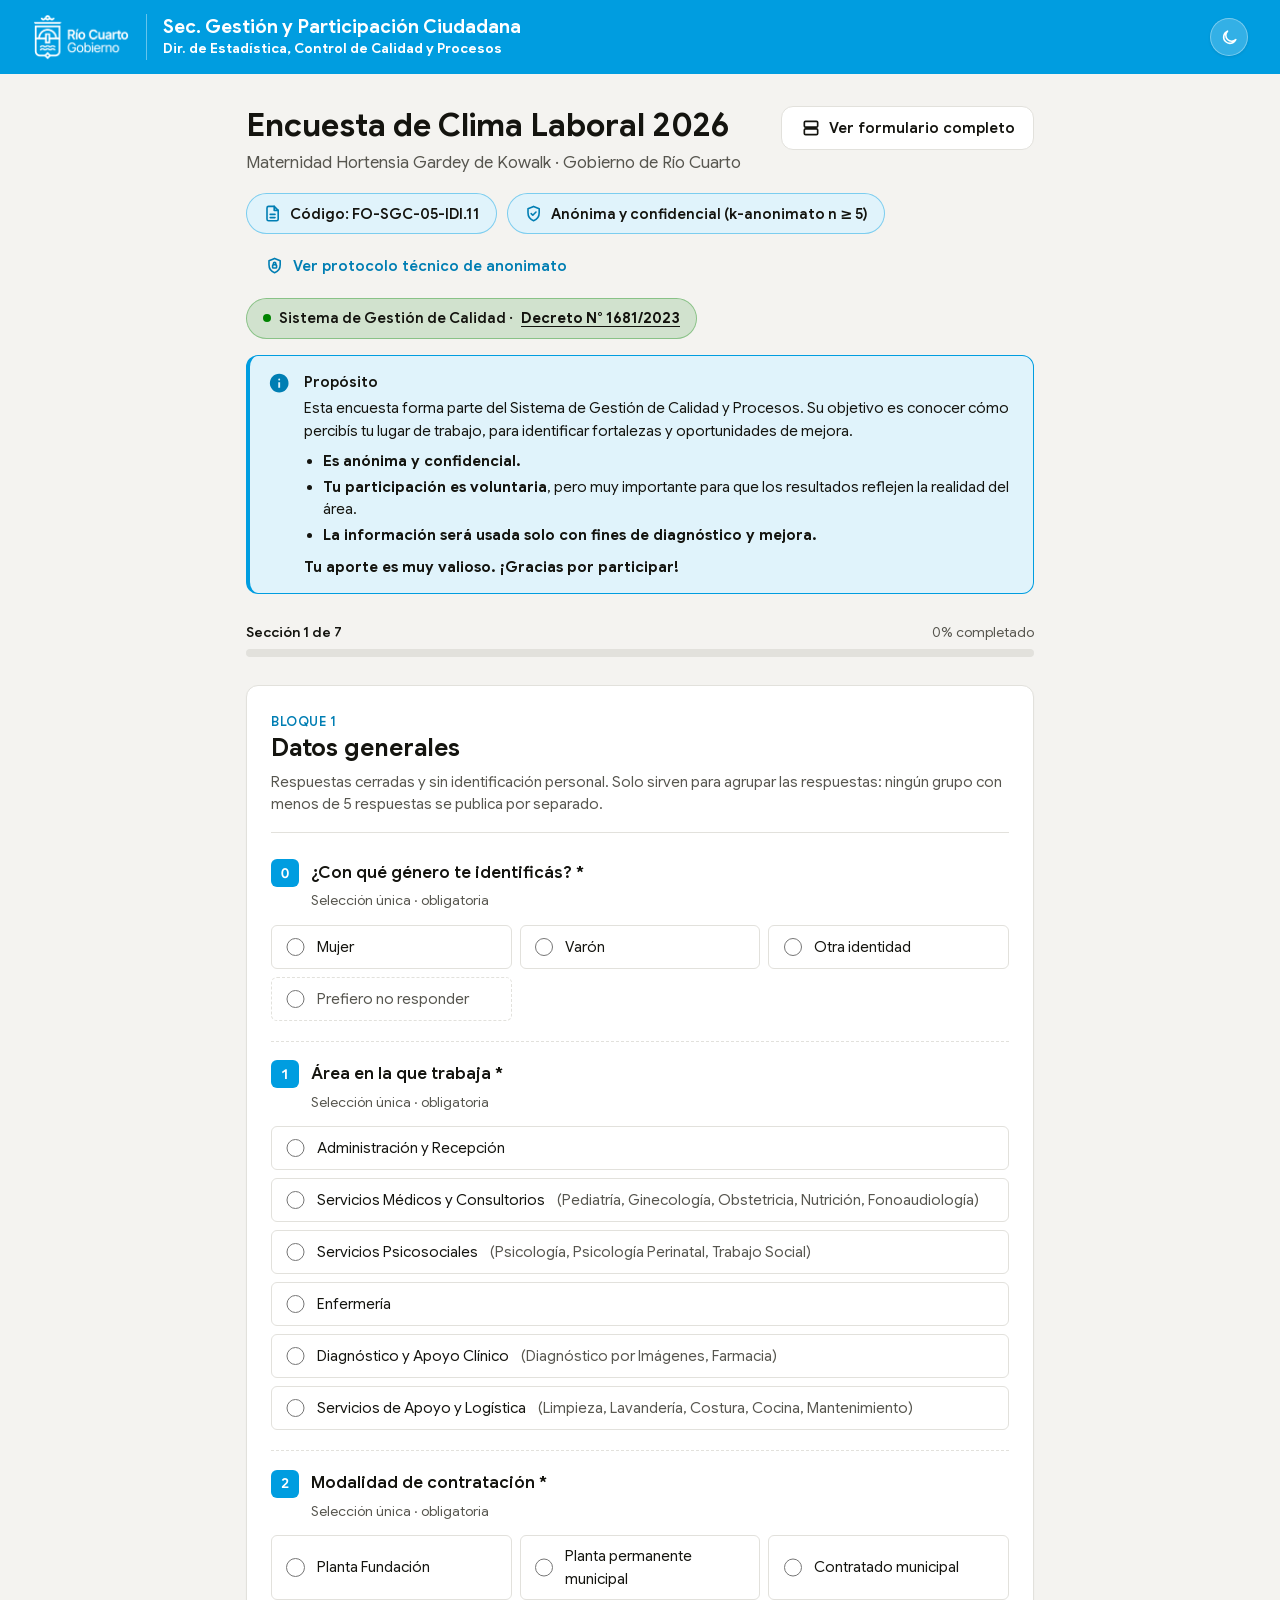
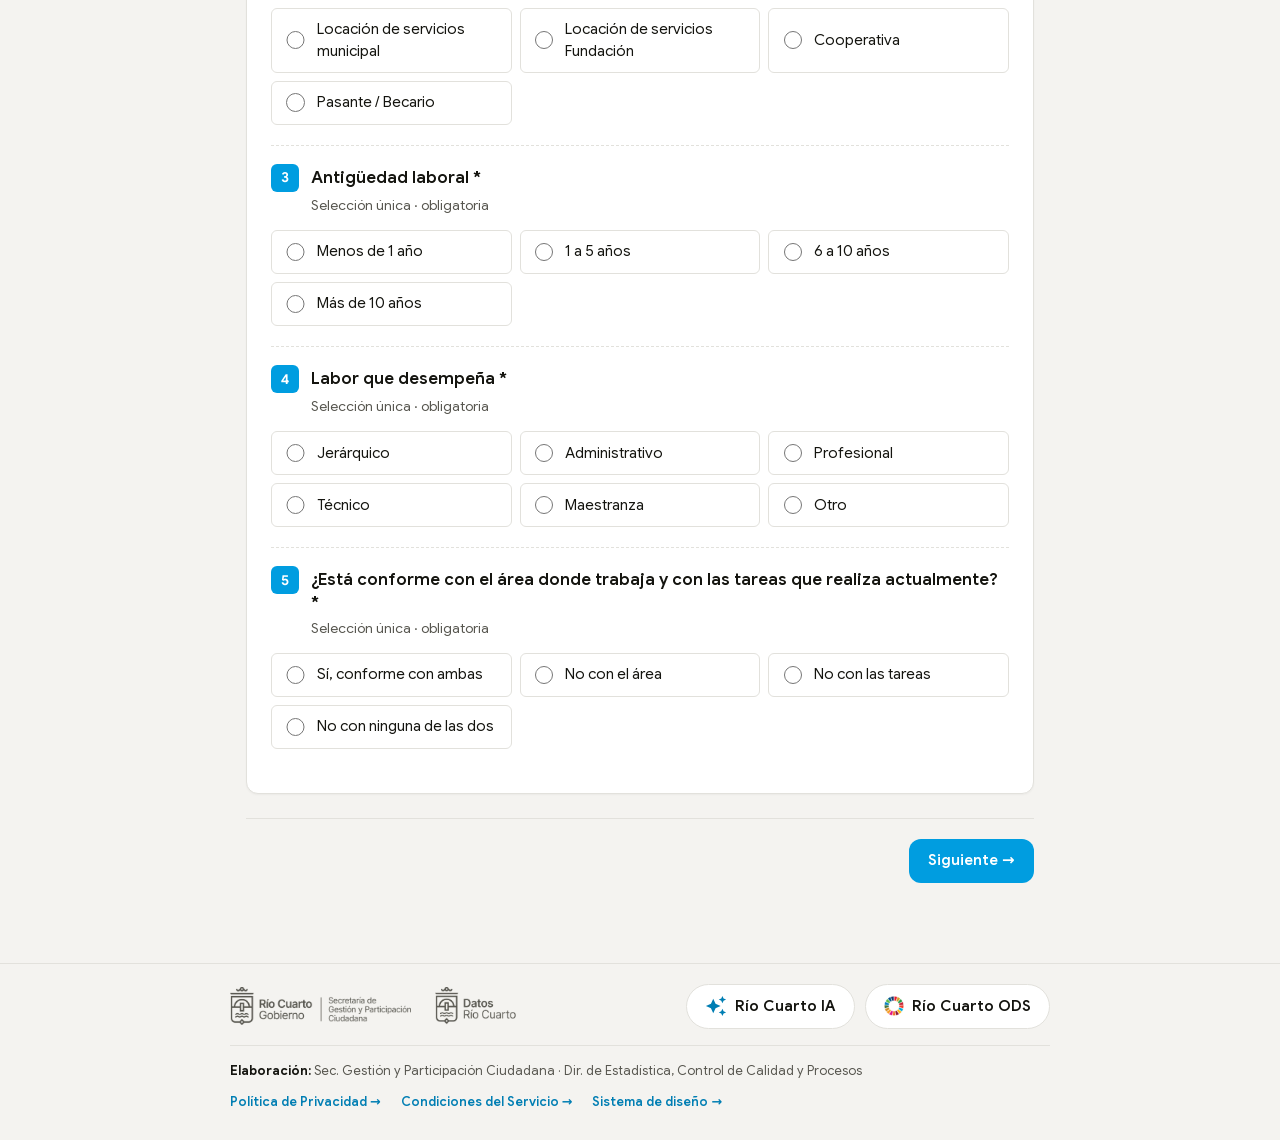
==== commit e7211888: "Add files via upload" ====
--- a/index.html
+++ b/index.html
@@ -221,28 +221,27 @@
         <div class="seccion__encabezado">
           <span class="seccion__numero">Bloque 2</span>
           <h2 class="titulo-l" id="s2-titulo">Ambiente laboral</h2>
-          <p>Si elegís «Poco conforme» o «Nada conforme», te vamos a pedir que nos cuentes por qué.</p>
-        </div>
-
-        <fieldset class="pregunta" data-sin-extras data-tipo="likert" data-escala="conformidad" data-nombre="p08_ambiente" data-requerida>
+        </div>
+
+        <fieldset class="pregunta" data-sin-extras data-tipo="likert" data-escala="conformidad" data-nombre="p08_ambiente" data-requerida data-sin-justificacion>
           <legend>En general, ¿cómo me siento con el ambiente laboral?</legend>
         </fieldset>
-        <fieldset class="pregunta" data-sin-extras data-tipo="likert" data-escala="conformidad" data-nombre="p09_tareas" data-requerida>
+        <fieldset class="pregunta" data-sin-extras data-tipo="likert" data-escala="conformidad" data-nombre="p09_tareas" data-requerida data-sin-justificacion>
           <legend>¿Entiendo bien cuáles son mis tareas y responsabilidades?</legend>
         </fieldset>
-        <fieldset class="pregunta" data-sin-extras data-tipo="likert" data-escala="conformidad" data-nombre="p10_recursos" data-requerida>
+        <fieldset class="pregunta" data-sin-extras data-tipo="likert" data-escala="conformidad" data-nombre="p10_recursos" data-requerida data-sin-justificacion>
           <legend>¿Tengo la información, las herramientas y los materiales que necesito para hacer mi trabajo?</legend>
         </fieldset>
-        <fieldset class="pregunta" data-sin-extras data-tipo="likert" data-escala="conformidad" data-nombre="p11_jefatura" data-requerida>
+        <fieldset class="pregunta" data-sin-extras data-tipo="likert" data-escala="conformidad" data-nombre="p11_jefatura" data-requerida data-sin-justificacion>
           <legend>¿Recibo apoyo, guía y buen trato de mi jefe o jefa directa?</legend>
         </fieldset>
-        <fieldset class="pregunta" data-sin-extras data-tipo="likert" data-escala="conformidad" data-nombre="p12_equipo" data-requerida>
+        <fieldset class="pregunta" data-sin-extras data-tipo="likert" data-escala="conformidad" data-nombre="p12_equipo" data-requerida data-sin-justificacion>
           <legend>¿Me llevo bien y trabajo en equipo con mis compañeros/as?</legend>
         </fieldset>
-        <fieldset class="pregunta" data-sin-extras data-tipo="likert" data-escala="conformidad" data-nombre="p13_seguridad" data-requerida>
+        <fieldset class="pregunta" data-sin-extras data-tipo="likert" data-escala="conformidad" data-nombre="p13_seguridad" data-requerida data-sin-justificacion>
           <legend>¿Las condiciones de seguridad e higiene en mi lugar de trabajo son adecuadas?</legend>
         </fieldset>
-        <fieldset class="pregunta" data-sin-extras data-tipo="likert" data-escala="conformidad" data-nombre="p14_comunicacion" data-requerida>
+        <fieldset class="pregunta" data-sin-extras data-tipo="likert" data-escala="conformidad" data-nombre="p14_comunicacion" data-requerida data-sin-justificacion>
           <legend>¿La comunicación con mi jefe o jefa es clara y suficiente?</legend>
         </fieldset>
       </section>
@@ -252,25 +251,24 @@
         <div class="seccion__encabezado">
           <span class="seccion__numero">Bloque 3</span>
           <h2 class="titulo-l" id="s3-titulo">Motivación y compromiso</h2>
-          <p>Si elegís «En desacuerdo» o «Totalmente en desacuerdo», te vamos a pedir que nos cuentes por qué.</p>
-        </div>
-
-        <fieldset class="pregunta" data-sin-extras data-tipo="likert" data-escala="acuerdo_total" data-nombre="p15_derechos" data-requerida>
+        </div>
+
+        <fieldset class="pregunta" data-sin-extras data-tipo="likert" data-escala="acuerdo_total" data-nombre="p15_derechos" data-requerida data-sin-justificacion>
           <legend>Conozco mis derechos laborales.</legend>
         </fieldset>
-        <fieldset class="pregunta" data-sin-extras data-tipo="likert" data-escala="acuerdo_total" data-nombre="p16_deberes" data-requerida>
+        <fieldset class="pregunta" data-sin-extras data-tipo="likert" data-escala="acuerdo_total" data-nombre="p16_deberes" data-requerida data-sin-justificacion>
           <legend>Conozco mis deberes y obligaciones en el trabajo.</legend>
         </fieldset>
-        <fieldset class="pregunta" data-sin-extras data-tipo="likert" data-escala="acuerdo_total" data-nombre="p17_compromiso" data-requerida>
+        <fieldset class="pregunta" data-sin-extras data-tipo="likert" data-escala="acuerdo_total" data-nombre="p17_compromiso" data-requerida data-sin-justificacion>
           <legend>Estoy comprometido/a con las metas y objetivos de mi área.</legend>
         </fieldset>
-        <fieldset class="pregunta" data-sin-extras data-tipo="likert" data-escala="acuerdo_total" data-nombre="p18_uso_recursos" data-requerida>
+        <fieldset class="pregunta" data-sin-extras data-tipo="likert" data-escala="acuerdo_total" data-nombre="p18_uso_recursos" data-requerida data-sin-justificacion>
           <legend>Uso bien los recursos disponibles (tiempo, herramientas).</legend>
         </fieldset>
-        <fieldset class="pregunta" data-sin-extras data-tipo="likert" data-escala="acuerdo_total" data-nombre="p19_motivacion" data-requerida>
+        <fieldset class="pregunta" data-sin-extras data-tipo="likert" data-escala="acuerdo_total" data-nombre="p19_motivacion" data-requerida data-sin-justificacion>
           <legend>Estoy motivado/a para realizar mis tareas diarias.</legend>
         </fieldset>
-        <fieldset class="pregunta" data-sin-extras data-tipo="likert" data-escala="acuerdo_total" data-nombre="p20_valoracion" data-requerida>
+        <fieldset class="pregunta" data-sin-extras data-tipo="likert" data-escala="acuerdo_total" data-nombre="p20_valoracion" data-requerida data-sin-justificacion>
           <legend>Me siento valorado/a por mi aporte al equipo.</legend>
         </fieldset>
       </section>
@@ -282,7 +280,7 @@
           <h2 class="titulo-l" id="s4-titulo">Capacitación y desarrollo</h2>
         </div>
 
-        <fieldset class="pregunta" data-sin-extras data-tipo="likert" data-escala="satisfaccion" data-nombre="p21_capacitacion" data-requerida>
+        <fieldset class="pregunta" data-sin-extras data-tipo="likert" data-escala="satisfaccion" data-nombre="p21_capacitacion" data-requerida data-sin-justificacion>
           <legend>¿Qué tan satisfecho/a está con las oportunidades de capacitación relacionadas con su tarea?</legend>
         </fieldset>
 
@@ -316,17 +314,24 @@
              (con «No me corresponde / no lo uso»), sin NS/NC ni fila «Otro». -->
         <div class="pregunta matriz-pregunta" data-nombre="p23" data-requerida data-sin-extras role="group" aria-labelledby="p23-enunciado">
           <p class="pregunta__enunciado" id="p23-enunciado">Recibo en tiempo y forma, y en buen estado, lo necesario para mis tareas:</p>
-          <p class="pregunta__ayuda">1 = Totalmente en desacuerdo · 5 = Totalmente de acuerdo</p>
+          <p class="pregunta__ayuda referencias-caras"><span class="referencia-cara matriz__cara--5"><svg class="referencia-cara__icono" viewBox="0 0 24 24" fill="none" stroke="currentColor" stroke-width="2" stroke-linecap="round" stroke-linejoin="round" aria-hidden="true"><circle cx="12" cy="12" r="9.5"/><path d="M8 9.8q1-1.3 2 0M14 9.8q1-1.3 2 0"/><path d="M7.5 13.5h9q-1 4-4.5 4t-4.5-4z"/></svg>Totalmente de acuerdo</span> <span class="referencia-cara matriz__cara--4"><svg class="referencia-cara__icono" viewBox="0 0 24 24" fill="none" stroke="currentColor" stroke-width="2" stroke-linecap="round" stroke-linejoin="round" aria-hidden="true"><circle cx="12" cy="12" r="9.5"/><circle cx="9" cy="10" r=".6" fill="currentColor"/><circle cx="15" cy="10" r=".6" fill="currentColor"/><path d="M8.5 14.5q3.5 3.2 7 0"/></svg>De acuerdo</span> <span class="referencia-cara matriz__cara--3"><svg class="referencia-cara__icono" viewBox="0 0 24 24" fill="none" stroke="currentColor" stroke-width="2" stroke-linecap="round" stroke-linejoin="round" aria-hidden="true"><circle cx="12" cy="12" r="9.5"/><circle cx="9" cy="10" r=".6" fill="currentColor"/><circle cx="15" cy="10" r=".6" fill="currentColor"/><path d="M9 15.5h6"/></svg>Ni de acuerdo ni en desacuerdo</span> <span class="referencia-cara matriz__cara--2"><svg class="referencia-cara__icono" viewBox="0 0 24 24" fill="none" stroke="currentColor" stroke-width="2" stroke-linecap="round" stroke-linejoin="round" aria-hidden="true"><circle cx="12" cy="12" r="9.5"/><circle cx="9" cy="10" r=".6" fill="currentColor"/><circle cx="15" cy="10" r=".6" fill="currentColor"/><path d="M8.5 16.8q3.5-3.2 7 0"/></svg>En desacuerdo</span> <span class="referencia-cara matriz__cara--1"><svg class="referencia-cara__icono" viewBox="0 0 24 24" fill="none" stroke="currentColor" stroke-width="2" stroke-linecap="round" stroke-linejoin="round" aria-hidden="true"><circle cx="12" cy="12" r="9.5"/><path d="M8 8.6l2 2m0-2l-2 2M14 8.6l2 2m0-2l-2 2"/><path d="M8 17q4-4 8 0"/></svg>Totalmente en desacuerdo</span></p>
           <div class="matriz-envoltura">
             <table class="matriz">
-              <thead><tr><th scope="col"><span class="texto-chico">Elemento</span></th><th scope="col">1</th><th scope="col">2</th><th scope="col">3</th><th scope="col">4</th><th scope="col">5</th><th scope="col">No me corresponde / no lo uso</th></tr></thead>
+              <!-- Columnas 1 a 5 con las mismas caras de las escalas Likert (js/encuesta.js); los valores guardados siguen siendo 1 a 5 -->
+              <thead><tr><th scope="col"><span class="texto-chico">Elemento</span></th>
+                <th scope="col" class="matriz__cara matriz__cara--5" title="Totalmente de acuerdo"><svg viewBox="0 0 24 24" fill="none" stroke="currentColor" stroke-width="2" stroke-linecap="round" stroke-linejoin="round" aria-hidden="true"><circle cx="12" cy="12" r="9.5"/><path d="M8 9.8q1-1.3 2 0M14 9.8q1-1.3 2 0"/><path d="M7.5 13.5h9q-1 4-4.5 4t-4.5-4z"/></svg><span class="solo-lector">Totalmente de acuerdo</span></th>
+                <th scope="col" class="matriz__cara matriz__cara--4" title="De acuerdo"><svg viewBox="0 0 24 24" fill="none" stroke="currentColor" stroke-width="2" stroke-linecap="round" stroke-linejoin="round" aria-hidden="true"><circle cx="12" cy="12" r="9.5"/><circle cx="9" cy="10" r=".6" fill="currentColor"/><circle cx="15" cy="10" r=".6" fill="currentColor"/><path d="M8.5 14.5q3.5 3.2 7 0"/></svg><span class="solo-lector">De acuerdo</span></th>
+                <th scope="col" class="matriz__cara matriz__cara--3" title="Ni de acuerdo ni en desacuerdo"><svg viewBox="0 0 24 24" fill="none" stroke="currentColor" stroke-width="2" stroke-linecap="round" stroke-linejoin="round" aria-hidden="true"><circle cx="12" cy="12" r="9.5"/><circle cx="9" cy="10" r=".6" fill="currentColor"/><circle cx="15" cy="10" r=".6" fill="currentColor"/><path d="M9 15.5h6"/></svg><span class="solo-lector">Ni de acuerdo ni en desacuerdo</span></th>
+                <th scope="col" class="matriz__cara matriz__cara--2" title="En desacuerdo"><svg viewBox="0 0 24 24" fill="none" stroke="currentColor" stroke-width="2" stroke-linecap="round" stroke-linejoin="round" aria-hidden="true"><circle cx="12" cy="12" r="9.5"/><circle cx="9" cy="10" r=".6" fill="currentColor"/><circle cx="15" cy="10" r=".6" fill="currentColor"/><path d="M8.5 16.8q3.5-3.2 7 0"/></svg><span class="solo-lector">En desacuerdo</span></th>
+                <th scope="col" class="matriz__cara matriz__cara--1" title="Totalmente en desacuerdo"><svg viewBox="0 0 24 24" fill="none" stroke="currentColor" stroke-width="2" stroke-linecap="round" stroke-linejoin="round" aria-hidden="true"><circle cx="12" cy="12" r="9.5"/><path d="M8 8.6l2 2m0-2l-2 2M14 8.6l2 2m0-2l-2 2"/><path d="M8 17q4-4 8 0"/></svg><span class="solo-lector">Totalmente en desacuerdo</span></th>
+                <th scope="col">No me corresponde / no lo uso</th></tr></thead>
               <tbody>
                 <tr><th scope="row">a) Equipamiento y mobiliario <span class="texto-suave">(médico, informático, de oficina)</span></th>
-                  <td><input type="radio" name="p23a_equipamiento" value="1" aria-label="Equipamiento y mobiliario: 1"></td><td><input type="radio" name="p23a_equipamiento" value="2" aria-label="Equipamiento y mobiliario: 2"></td><td><input type="radio" name="p23a_equipamiento" value="3" aria-label="Equipamiento y mobiliario: 3"></td><td><input type="radio" name="p23a_equipamiento" value="4" aria-label="Equipamiento y mobiliario: 4"></td><td><input type="radio" name="p23a_equipamiento" value="5" aria-label="Equipamiento y mobiliario: 5"></td><td><input type="radio" name="p23a_equipamiento" value="no_corresponde" aria-label="Equipamiento y mobiliario: no me corresponde"></td></tr>
+                  <td><input type="radio" name="p23a_equipamiento" value="5" aria-label="Equipamiento y mobiliario: totalmente de acuerdo"></td><td><input type="radio" name="p23a_equipamiento" value="4" aria-label="Equipamiento y mobiliario: de acuerdo"></td><td><input type="radio" name="p23a_equipamiento" value="3" aria-label="Equipamiento y mobiliario: ni de acuerdo ni en desacuerdo"></td><td><input type="radio" name="p23a_equipamiento" value="2" aria-label="Equipamiento y mobiliario: en desacuerdo"></td><td><input type="radio" name="p23a_equipamiento" value="1" aria-label="Equipamiento y mobiliario: totalmente en desacuerdo"></td><td><input type="radio" name="p23a_equipamiento" value="no_corresponde" aria-label="Equipamiento y mobiliario: no me corresponde"></td>
                 <tr><th scope="row">b) Insumos y materiales <span class="texto-suave">(médicos, de farmacia, limpieza, cocina, otros)</span></th>
-                  <td><input type="radio" name="p23b_insumos" value="1" aria-label="Insumos y materiales: 1"></td><td><input type="radio" name="p23b_insumos" value="2" aria-label="Insumos y materiales: 2"></td><td><input type="radio" name="p23b_insumos" value="3" aria-label="Insumos y materiales: 3"></td><td><input type="radio" name="p23b_insumos" value="4" aria-label="Insumos y materiales: 4"></td><td><input type="radio" name="p23b_insumos" value="5" aria-label="Insumos y materiales: 5"></td><td><input type="radio" name="p23b_insumos" value="no_corresponde" aria-label="Insumos y materiales: no me corresponde"></td></tr>
+                  <td><input type="radio" name="p23b_insumos" value="5" aria-label="Insumos y materiales: totalmente de acuerdo"></td><td><input type="radio" name="p23b_insumos" value="4" aria-label="Insumos y materiales: de acuerdo"></td><td><input type="radio" name="p23b_insumos" value="3" aria-label="Insumos y materiales: ni de acuerdo ni en desacuerdo"></td><td><input type="radio" name="p23b_insumos" value="2" aria-label="Insumos y materiales: en desacuerdo"></td><td><input type="radio" name="p23b_insumos" value="1" aria-label="Insumos y materiales: totalmente en desacuerdo"></td><td><input type="radio" name="p23b_insumos" value="no_corresponde" aria-label="Insumos y materiales: no me corresponde"></td>
                 <tr><th scope="row">c) Ropa de trabajo y elementos de protección personal</th>
-                  <td><input type="radio" name="p23c_ropa" value="1" aria-label="Ropa de trabajo y protección personal: 1"></td><td><input type="radio" name="p23c_ropa" value="2" aria-label="Ropa de trabajo y protección personal: 2"></td><td><input type="radio" name="p23c_ropa" value="3" aria-label="Ropa de trabajo y protección personal: 3"></td><td><input type="radio" name="p23c_ropa" value="4" aria-label="Ropa de trabajo y protección personal: 4"></td><td><input type="radio" name="p23c_ropa" value="5" aria-label="Ropa de trabajo y protección personal: 5"></td><td><input type="radio" name="p23c_ropa" value="no_corresponde" aria-label="Ropa de trabajo y protección personal: no me corresponde"></td></tr>
+                  <td><input type="radio" name="p23c_ropa" value="5" aria-label="Ropa de trabajo y protección personal: totalmente de acuerdo"></td><td><input type="radio" name="p23c_ropa" value="4" aria-label="Ropa de trabajo y protección personal: de acuerdo"></td><td><input type="radio" name="p23c_ropa" value="3" aria-label="Ropa de trabajo y protección personal: ni de acuerdo ni en desacuerdo"></td><td><input type="radio" name="p23c_ropa" value="2" aria-label="Ropa de trabajo y protección personal: en desacuerdo"></td><td><input type="radio" name="p23c_ropa" value="1" aria-label="Ropa de trabajo y protección personal: totalmente en desacuerdo"></td><td><input type="radio" name="p23c_ropa" value="no_corresponde" aria-label="Ropa de trabajo y protección personal: no me corresponde"></td>
               </tbody>
             </table>
           </div>
--- a/css/fuentes.css
+++ b/css/fuentes.css
@@ -0,0 +1,16 @@
+/* ==========================================================================
+   fuentes.css — Google Sans, la tipografía de la Dirección de Estadística.
+
+   Un solo archivo variable (cubre los pesos 400 a 700), guardado en
+   assets/fonts/ — no se carga de internet. Si por algún motivo no cargara,
+   el navegador cae a la tipografía del sistema (ver --fuente en tokens.css).
+   No se toca.
+   ========================================================================== */
+
+@font-face {
+  font-family: 'Google Sans';
+  font-style: normal;
+  font-weight: 400 700;
+  font-display: swap;
+  src: url('../assets/fonts/google-sans-latin-variable.woff2') format('woff2');
+}
--- a/css/tokens.css
+++ b/css/tokens.css
@@ -0,0 +1,173 @@
+/* ==========================================================================
+   tokens.css — La paleta y la tipografía del tablero, en un solo lugar.
+
+   TODO el color y la tipografía se declaran acá como variables. Para cambiar
+   el aspecto del tablero, tocá SOLO los valores de este archivo. No busques
+   colores sueltos por el resto del proyecto: no hay ninguno.
+   ========================================================================== */
+
+:root {
+  color-scheme: light;
+
+  /* --- Superficies y texto ------------------------------------------------
+    fondo = la página · superficie = tarjetas y paneles · borde = líneas
+    divisorias · texto = principal · texto-suave = subtítulos, notas, ejes */
+  --fondo: #f4f3f0;
+  --superficie: #ffffff;
+  --borde: #e2e1dc;
+  --texto: #14140f;
+  --texto-suave: #57564f;
+
+  /* --- Colores de marca (header / footer) ---------------------------------
+    Paleta oficial del Gobierno de Río Cuarto (riocuarto.gob.ar). --marca es
+    el celeste oficial tal cual, para FONDOS (header, botón primario).
+    --marca-enlace es una versión más oscura, solo para cuando el celeste se
+    usa COMO TEXTO (links, .boton--sutil) — el oficial no tiene contraste
+    suficiente para eso. Ver ACCESIBILIDAD.md. */
+  --marca: #009de0;                /* celeste institucional, para fondos */
+  --marca-texto: #ffffff;          /* texto/ícono sobre --marca */
+  --marca-enlace: #007eb3;         /* celeste, para cuando ES el texto (links) */
+
+  /* --- Colores de serie para los gráficos ---------------------------------
+    Basados en la paleta oficial (celeste, naranja, verde, rosa). Usalos
+    SIEMPRE en orden (serie-1, luego serie-2, etc.). Los primeros cuatro son
+    los colores de marca; el resto se sumaron para que sigan distinguiéndose
+    entre sí. No agregues colores nuevos: si necesitás más de 8 series, el
+    gráfico es demasiado denso y conviene repensarlo. */
+  --serie-1: #009de0;   /* celeste (marca) */
+  --serie-2: #eb6e22;   /* naranja — oscurecido: el oficial no pasa 3:1 sobre blanco */
+  --serie-3: #00a85a;   /* verde (marca) */
+  --serie-4: #ff3cb2;   /* rosa (marca) */
+  --serie-5: #6a4cff;   /* violeta */
+  --serie-6: #b88b04;   /* amarillo — oscurecido: el oficial no pasa 3:1 sobre blanco */
+  --serie-7: #0a6079;   /* petróleo */
+  --serie-8: #e23b3b;   /* rojo */
+
+  /* --- Estados (reservados: NO los uses como color de serie) ---------------
+    Los colores reales (verde/amarillo/rojo), sin oscurecer: importa que se
+    reconozcan de un vistazo (un warning tiene que verse amarillo, no
+    marrón). En .estado--* van al fondo y al punto, nunca al texto — el
+    texto es el neutro del tema. Ver ACCESIBILIDAD.md. */
+  --ok: #008300;
+  --alerta: #eda100;
+  --grave: #d14342;                /* mismo valor que usa .boton--peligro */
+
+  /* --- Tipografía, espaciado y formas -------------------------------------
+    Google Sans (declarada en css/fuentes.css). Si por algún motivo no llega
+    a cargar, el navegador sigue con la tipografía del sistema — el tablero
+    no se rompe. */
+  --fuente: 'Google Sans', system-ui, -apple-system, "Segoe UI", Roboto, "Helvetica Neue", Arial, sans-serif;
+  --radio: 12px;
+  --radio-sm: 6px;
+  --radio-md: 12px;
+  --radio-lg: 16px;
+  --radio-xl: 20px;
+  --espacio: 16px;
+  --ancho-max: 1120px;
+
+  /* Los escudos del footer son gris oscuro sobre transparente: en modo oscuro
+    se aclaran con este filtro para que no desaparezcan sobre el fondo. */
+  --filtro-escudo: none;
+  /* El mapa base (Argenmap) se muestra en escala de grises, para que lo único con color
+    sean los datos que se dibujan encima (sectores, rampa). En modo oscuro, además, se
+    atenúa. Es un filtro del navegador: los mosaicos guardados siguen siendo los de color,
+    y volver a color es poner "none" (claro) y quitar grayscale(1) (oscuro). */
+  --filtro-mapa: grayscale(1);
+  /* Mismo mapa base pero en color (casilla "Mapa base en color" del mapa). */
+  --filtro-mapa-color: none;
+
+  /* Color de acento para acciones que se destacan del resto (hoy: el botón
+    .boton--mapa). Es un magenta saturado, del mismo matiz que el rosa de
+    --serie-4 pero un poco más profundo: con texto blanco da 4.5:1 (AA), cosa
+    que el rosa puro no logra (3.2:1). Igual en claro y oscuro (≥3.8:1 contra
+    las superficies de los dos temas). */
+  --acento: #d9209a;
+  --acento-texto: #ffffff;
+
+  /* Alto común de los controles (botones, select, input): así una barra de
+    filtros queda toda a la misma altura y alineada. Solo se aparta de esto un
+    botón que elija ser más grande (.boton--grande) o más chico (.boton--chico). */
+  --alto-control: 44px;
+
+  /* Flecha de los <select>, con el color del texto del tema (en una imagen no
+    se puede usar var(), por eso hay una por tema). */
+  --flecha-select: url("data:image/svg+xml,%3Csvg xmlns='http://www.w3.org/2000/svg' viewBox='0 0 24 24' fill='none' stroke='%2314140f' stroke-width='2.5' stroke-linecap='round' stroke-linejoin='round'%3E%3Cpath d='m6 9 6 6 6-6'/%3E%3C/svg%3E");
+}
+
+/* ==========================================================================
+   Modo oscuro — los mismos roles, con valores pensados para fondo oscuro.
+
+   Se activa de DOS formas, que conviven:
+   1. Automática: si el sistema del visitante está en oscuro y no eligió nada
+    a mano (bloque @media de abajo, con :not([data-tema="claro"])).
+   2. Manual: el botón del header (js/tema.js) fuerza data-tema="oscuro" o
+    "claro" en el <html> y lo guarda, sin importar el sistema operativo.
+
+   Los dos bloques repiten los mismos valores a propósito (no hay forma de
+   compartirlos en CSS puro): si cambiás un color acá abajo, cambialo en los
+   dos.
+   ========================================================================== */
+
+@media (prefers-color-scheme: dark) {
+  :root:not([data-tema="claro"]) {
+    color-scheme: dark;
+    --fondo: #121211;
+    --superficie: #1b1b19;
+    --borde: #37372f;
+    --texto: #f6f6f2;
+    --texto-suave: #b9b8ad;
+
+    --marca: #0a86bd;         /* celeste institucional, más profundo para fondo oscuro */
+    --marca-texto: #ffffff;
+    --marca-enlace: #148bc0;
+
+    --serie-1: #35b4ea;
+    --serie-2: #ff8f4d;
+    --serie-3: #1fc47c;
+    --serie-4: #ff63c4;
+    --serie-5: #9585ff;
+    --serie-6: #ffca3a;
+    --serie-7: #4fa6bf;
+    --serie-8: #ef6a6a;
+
+    --filtro-escudo: brightness(0) invert(0.78);
+    --filtro-mapa: grayscale(1) brightness(0.62) contrast(1.1);
+    --filtro-mapa-color: brightness(0.62) contrast(1.1) saturate(0.8);
+    --flecha-select: url("data:image/svg+xml,%3Csvg xmlns='http://www.w3.org/2000/svg' viewBox='0 0 24 24' fill='none' stroke='%23f6f6f2' stroke-width='2.5' stroke-linecap='round' stroke-linejoin='round'%3E%3Cpath d='m6 9 6 6 6-6'/%3E%3C/svg%3E");
+
+    /* --ok / --alerta / --grave: mismo valor que en modo claro. El tinte
+      del fondo se calcula con color-mix sobre la superficie del tema, así
+      que se adaptan solos — no hace falta redeclararlos acá. */
+  }
+}
+
+:root[data-tema="oscuro"] {
+  color-scheme: dark;
+  --fondo: #121211;
+  --superficie: #1b1b19;
+  --borde: #37372f;
+  --texto: #f6f6f2;
+  --texto-suave: #b9b8ad;
+
+  --marca: #0a86bd;
+  --marca-texto: #ffffff;
+  --marca-enlace: #148bc0;
+
+  --serie-1: #35b4ea;
+  --serie-2: #ff8f4d;
+  --serie-3: #1fc47c;
+  --serie-4: #ff63c4;
+  --serie-5: #9585ff;
+  --serie-6: #ffca3a;
+  --serie-7: #4fa6bf;
+  --serie-8: #ef6a6a;
+
+  --filtro-escudo: brightness(0) invert(0.78);
+  --filtro-mapa: grayscale(1) brightness(0.62) contrast(1.1);
+  --filtro-mapa-color: brightness(0.62) contrast(1.1) saturate(0.8);
+  --flecha-select: url("data:image/svg+xml,%3Csvg xmlns='http://www.w3.org/2000/svg' viewBox='0 0 24 24' fill='none' stroke='%23f6f6f2' stroke-width='2.5' stroke-linecap='round' stroke-linejoin='round'%3E%3Cpath d='m6 9 6 6 6-6'/%3E%3C/svg%3E");
+
+  /* --ok / --alerta / --grave: mismo valor que en modo claro. El tinte del
+    fondo se calcula con color-mix sobre la superficie del tema, así que se
+    adaptan solos. */
+}
--- a/css/tokens-encuesta.css
+++ b/css/tokens-encuesta.css
@@ -0,0 +1,30 @@
+/* ==========================================================================
+   tokens-encuesta.css — Lo que las encuestas suman a css/tokens.css.
+
+   css/tokens.css es el MISMO archivo que el de los tableros (no se toca acá:
+   si cambia allá, se copia). Este archivo solo agrega variables derivadas de
+   aquellas, así que se adaptan solas al modo oscuro.
+   ========================================================================== */
+
+:root {
+  /* Alias con los nombres que usa encuesta.css */
+  --sobre-marca: var(--marca-texto);
+  --radio-chico: var(--radio-sm);
+  --info: var(--marca);
+
+  /* Fondos suaves de estado: misma fórmula que .aviso en componentes.css */
+  --info-fondo:   color-mix(in srgb, var(--marca)  12%, var(--superficie));
+  --ok-fondo:     color-mix(in srgb, var(--ok)     12%, var(--superficie));
+  --alerta-fondo: color-mix(in srgb, var(--alerta) 12%, var(--superficie));
+  --grave-fondo:  color-mix(in srgb, var(--grave)  12%, var(--superficie));
+  --neutro-fondo: color-mix(in srgb, var(--texto-suave) 14%, var(--superficie));
+
+  /* Foco y sombra */
+  --foco: 0 0 0 3px color-mix(in srgb, var(--marca) 45%, transparent);
+  --sombra: 0 1px 2px rgb(20 20 15 / 0.04);
+
+  /* Todo en Google Sans: también códigos y ejemplos (sin monoespaciada) */
+  --fuente-mono: var(--fuente);
+}
+@media (prefers-color-scheme: dark) { :root:not([data-tema="claro"]) { --sombra: none; } }
+:root[data-tema="oscuro"] { --sombra: none; }
--- a/css/encuesta.css
+++ b/css/encuesta.css
@@ -0,0 +1,520 @@
+/* ==========================================================================
+   encuesta.css — Componentes para formularios de recolección de datos
+   Usa SOLO variables de tokens.css. Mismo lenguaje visual que los tableros:
+   header de marca, tarjetas blancas con borde, avisos con borde izquierdo,
+   botones .boton + variante, controles de --alto-control.
+   ========================================================================== */
+
+*, *::before, *::after { box-sizing: border-box; }
+
+html { -webkit-text-size-adjust: 100%; }
+
+body {
+  margin: 0;
+  background: var(--fondo);
+  color: var(--texto);
+  font-family: var(--fuente);
+  font-size: 15px;
+  line-height: 1.5;
+  -webkit-font-smoothing: antialiased;
+}
+/* Todo en Google Sans: los controles de formulario no heredan la fuente solos */
+button, input, select, textarea, optgroup, code, kbd, pre, samp { font-family: var(--fuente); }
+
+a { color: var(--marca-enlace); }
+:focus-visible { outline: none; box-shadow: var(--foco); border-radius: 4px; }
+[hidden] { display: none !important; }
+
+/* --- Saltar al contenido ------------------------------------------------ */
+.saltar-contenido {
+  position: absolute; left: 1rem; top: -100px; z-index: 100;
+  background: var(--superficie); color: var(--texto);
+  padding: .6rem 1rem; border-radius: var(--radio-chico); font-weight: 600;
+}
+.saltar-contenido:focus { top: 1rem; }
+
+/* --- Tipografía (mismas clases que los tableros) ----------------------- */
+.titulo-xl { font-size: 2rem;    font-weight: 700; line-height: 1.2; margin: 0 0 .5rem; }
+.titulo-l  { font-size: 1.5rem;  font-weight: 700; line-height: 1.25; margin: 0 0 .5rem; }
+.titulo-m  { font-size: 1.1rem;  font-weight: 600; margin: 0 0 .25rem; }
+.titulo-s  { font-size: 1.05rem; font-weight: 600; margin: 0; }
+.texto       { font-size: 1rem; }
+.texto-suave { color: var(--texto-suave); }
+.texto-chico { font-size: .85rem; }
+.texto-numero { font-variant-numeric: tabular-nums; font-weight: 700; }
+
+/* --- Header (mismo que datosabiertos.datosriocuarto.gob.ar) ------------
+   Escudo · separador · Secretaría y Dirección · botón de tema al borde
+   derecho. De punta a punta, como el portal (sin el botón de iniciar sesión). */
+.encabezado {
+  background: var(--marca); color: var(--marca-texto);
+  width: 100%; padding: 14px 32px;
+}
+.encabezado__interior { display: flex; align-items: center; gap: 16px; }
+.encabezado .logo { height: 46px; width: auto; flex: 0 0 auto; display: block; }
+.encabezado .separador { width: 1px; align-self: stretch; background: var(--marca-texto); opacity: .4; }
+.encabezado .titulos { min-width: 0; }
+/* 1.17rem + 700: mínimo que cuenta como "texto grande" WCAG sobre --marca.
+   No achicar ni bajar el peso sin revisar el contraste (ver ACCESIBILIDAD.md). */
+.encabezado .titulos__principal { margin: 0; font-size: 1.17rem; font-weight: 700; line-height: 1.2; }
+.encabezado .titulos__secundario { margin: 2px 0 0; font-size: .85rem; font-weight: 700; line-height: 1.3; }
+.encabezado-acciones { display: inline-flex; align-items: center; gap: 14px; margin-left: auto; flex-shrink: 0; }
+
+.boton-tema {
+  display: inline-flex; align-items: center; justify-content: center;
+  width: 38px; height: 38px; padding: 0; flex: 0 0 auto;
+  border-radius: 999px; cursor: pointer;
+  background: rgba(255, 255, 255, .2); color: #fff;
+  border: 1px solid rgba(255, 255, 255, .35);
+  box-shadow: 0 1px 3px rgba(0, 0, 0, .1);
+  transition: background-color .2s ease, transform .2s ease;
+  -webkit-tap-highlight-color: transparent;
+}
+.boton-tema:hover { background: rgba(255, 255, 255, .35); transform: scale(1.06); }
+.boton-tema:focus-visible { outline: 2px solid var(--marca-texto); outline-offset: 2px; box-shadow: none; }
+.boton-tema svg { width: 19px; height: 19px; }
+.boton-tema .icono-sol { display: none; }
+.boton-tema .icono-luna { display: block; }
+.boton-tema.es-oscuro .icono-sol { display: block; }
+.boton-tema.es-oscuro .icono-luna { display: none; }
+
+@media (max-width: 600px) {
+  .encabezado { padding: 12px 16px; }
+  .encabezado__interior { gap: 12px; }
+  .encabezado .logo { height: 38px; }
+  .encabezado .titulos__secundario { font-size: .8rem; }
+}
+
+/* --- Layout ------------------------------------------------------------- */
+.contenedor { max-width: 820px; margin: 0 auto; padding: 2rem 1rem 3rem; }
+.intro { margin-bottom: 1.5rem; }
+.intro p { max-width: 62ch; margin: 0 0 .75rem; }
+
+/* --- Íconos inline ------------------------------------------------------ */
+.icono { width: 1.25em; height: 1.25em; flex: none; display: inline-block; vertical-align: -0.25em; }
+
+/* --- Metadatos de la encuesta (chips) ----------------------------------- */
+.meta { display: flex; flex-wrap: wrap; gap: .5rem; margin: 1rem 0 0; padding: 0; list-style: none; }
+.meta li {
+  display: inline-flex; align-items: center; gap: .4rem;
+  background: var(--superficie); border: 1px solid var(--borde);
+  border-radius: 999px; padding: .3rem .8rem; font-size: .875rem; color: var(--texto-suave);
+}
+
+/* --- Etiquetas de estado ------------------------------------------------ */
+.etiqueta {
+  display: inline-flex; align-items: center; gap: .4rem;
+  font-size: .8rem; font-weight: 600; padding: .2rem .65rem; border-radius: 999px;
+  background: var(--neutro-fondo);
+}
+.etiqueta::before { content: ""; width: .45rem; height: .45rem; border-radius: 50%; background: var(--texto-suave); }
+.etiqueta--ok { background: var(--ok-fondo); }       .etiqueta--ok::before { background: var(--ok); }
+.etiqueta--alerta { background: var(--alerta-fondo); } .etiqueta--alerta::before { background: var(--alerta); }
+.etiqueta--grave { background: var(--grave-fondo); }  .etiqueta--grave::before { background: var(--grave); }
+
+/* --- Avisos ------------------------------------------------------------- */
+.aviso {
+  display: flex; gap: .85rem; align-items: flex-start;
+  padding: .9rem 1.1rem; margin: 0 0 1rem;
+  border: 1px solid var(--borde); border-left-width: 4px; border-radius: var(--radio);
+  background: var(--superficie);
+}
+.aviso .icono { margin-top: .1rem; width: 1.4rem; height: 1.4rem; }
+.aviso--info .icono { color: var(--marca-enlace); }
+.aviso--ok .icono { color: var(--ok); }
+.aviso--alerta .icono { color: var(--serie-6); }
+.aviso--grave .icono { color: var(--grave); }
+.aviso__titulo { font-weight: 600; margin: 0; }
+.aviso p { margin: 0; }
+.aviso--info   { border-color: var(--info);   background: var(--info-fondo); }
+.aviso--ok     { border-color: var(--ok);     background: var(--ok-fondo); }
+.aviso--alerta { border-color: var(--alerta); background: var(--alerta-fondo); }
+.aviso--grave  { border-color: var(--grave);  background: var(--grave-fondo); }
+
+/* --- Botones ------------------------------------------------------------ */
+.boton {
+  display: inline-flex; align-items: center; justify-content: center; gap: .5rem;
+  min-height: var(--alto-control); padding: 0 1.15rem;
+  border-radius: var(--radio); border: 1px solid transparent;
+  font: inherit; font-weight: 600; cursor: pointer; text-decoration: none;
+  transition: filter .15s, background-color .15s;
+}
+.boton--primario   { background: var(--marca); color: var(--sobre-marca); }
+.boton--primario:hover { filter: brightness(.93); }
+.boton--secundario { background: var(--superficie); color: var(--texto); border-color: var(--borde); }
+.boton--secundario:hover { background: var(--fondo); }
+.boton--sutil      { background: transparent; color: var(--marca-enlace); }
+.boton--sutil:hover { background: var(--info-fondo); }
+.boton--peligro    { background: var(--grave); color: #fff; }
+.boton:disabled    { opacity: .5; cursor: not-allowed; filter: none; }
+.boton--chico  { min-height: 2rem; padding: 0 .75rem; font-size: .875rem; }
+.boton--grande { min-height: 3.25rem; padding: 0 1.6rem; font-size: 1.1rem; }
+
+/* --- Progreso ----------------------------------------------------------- */
+.progreso {
+  position: sticky; top: 0; z-index: 10;
+  background: var(--fondo); padding: .75rem 0; margin-bottom: 1rem;
+}
+.progreso__info { display: flex; justify-content: space-between; gap: 1rem; font-size: .875rem; color: var(--texto-suave); margin-bottom: .4rem; }
+.progreso__info strong { color: var(--texto); font-weight: 600; }
+.progreso__barra { height: 8px; border-radius: 999px; background: var(--borde); overflow: hidden; }
+.progreso__relleno { height: 100%; width: 0; background: var(--marca); border-radius: inherit; transition: width .3s ease; }
+@media (prefers-reduced-motion: reduce) { .progreso__relleno { transition: none; } }
+
+/* --- Sección (una "página" de la encuesta) ----------------------------- */
+.seccion {
+  background: var(--superficie); border: 1px solid var(--borde);
+  border-radius: var(--radio); box-shadow: var(--sombra);
+  padding: 1.5rem; margin-bottom: 1rem;
+}
+.seccion__encabezado { border-bottom: 1px solid var(--borde); padding-bottom: 1rem; margin-bottom: .5rem; }
+.seccion__numero { font-size: .8rem; font-weight: 600; color: var(--marca-enlace); text-transform: uppercase; letter-spacing: .04em; }
+.seccion__encabezado p { margin: .25rem 0 0; color: var(--texto-suave); }
+
+/* --- Pregunta ----------------------------------------------------------- */
+.pregunta { border: 0; margin: 0; padding: 1.25rem 0; min-width: 0; }
+.pregunta + .pregunta { border-top: 1px dashed var(--borde); }
+.pregunta__enunciado, .pregunta > legend {
+  font-size: 1.05rem; font-weight: 600; padding: 0; margin: 0 0 .2rem;
+  display: flex; gap: .75rem; align-items: flex-start; line-height: 1.4;
+}
+.pregunta__texto { min-width: 0; }
+/* Número de pregunta (lo pone js/encuesta.js en orden) */
+.pregunta__numero {
+  flex: none; display: inline-grid; place-items: center;
+  min-width: 1.75rem; height: 1.75rem; padding: 0 .4rem; margin-top: -.1rem;
+  border-radius: var(--radio-sm); background: var(--marca); color: var(--marca-texto);
+  font-size: .85rem; font-weight: 700; font-variant-numeric: tabular-nums;
+}
+/* Tipo de pregunta: "Selección única · obligatoria" */
+.pregunta__meta { font-size: .875rem; color: var(--texto-suave); margin: 0 0 .85rem; }
+.pregunta--numerada > .pregunta__meta,
+.pregunta--numerada > .pregunta__ayuda { padding-left: 2.5rem; }
+/* legend flotante: así el borde punteado del fieldset no lo atraviesa */
+.pregunta > legend { float: left; width: 100%; }
+.pregunta > legend + * { clear: both; }
+.requerido { color: inherit; }
+.pregunta__ayuda { font-size: .9rem; color: var(--texto-suave); margin: 0 0 .75rem; }
+.pregunta__error {
+  display: flex; gap: .4rem; align-items: center;
+  color: var(--grave); font-size: .9rem; font-weight: 600; margin: .5rem 0 0;
+}
+.pregunta--error .campo { border-color: var(--grave); }
+.pregunta--error .opcion { border-color: color-mix(in srgb, var(--grave) 50%, var(--borde)); }
+
+/* --- Campos de texto / select ------------------------------------------ */
+.campo {
+  width: 100%; min-height: var(--alto-control);
+  padding: .55rem .85rem; font: inherit; color: var(--texto);
+  background: var(--fondo); border: 1px solid var(--borde); border-radius: var(--radio-chico);
+}
+.campo:focus { outline: none; border-color: var(--marca); box-shadow: var(--foco); }
+textarea.campo { min-height: 7rem; resize: vertical; }
+select.campo {
+  appearance: none; padding-right: 2.5rem; cursor: pointer;
+  background-image: var(--flecha-select); background-repeat: no-repeat;
+  background-position: right .75rem center; background-size: 1rem;
+}
+.campo--corto { max-width: 14rem; }
+.contador { font-size: .8rem; color: var(--texto-suave); text-align: right; margin-top: .25rem; }
+
+/* --- Opciones (radio / checkbox como tarjetas) ------------------------- */
+.opciones { display: grid; gap: .5rem; grid-template-columns: minmax(0, 1fr); }
+.opciones--2col { grid-template-columns: repeat(auto-fit, minmax(min(220px, 100%), 1fr)); }
+.opcion {
+  display: flex; align-items: center; gap: .75rem;
+  min-height: var(--alto-control); padding: .55rem .9rem;
+  border: 1px solid var(--borde); border-radius: var(--radio-chico);
+  background: var(--superficie); cursor: pointer;
+  transition: border-color .15s, background-color .15s;
+}
+.opcion:hover { border-color: var(--marca); }
+.opcion input { width: 1.15rem; height: 1.15rem; margin: 0; accent-color: var(--marca); flex: none; }
+.opcion:has(input:checked) { border-color: var(--marca); background: var(--info-fondo); font-weight: 600; }
+.opcion:has(input:focus-visible) { box-shadow: var(--foco); }
+/* «Otro»: el campo de texto se despliega solo al marcarlo */
+.opcion--otro { flex-wrap: wrap; }
+.opcion--otro .campo { flex: 1 1 12rem; width: auto; min-width: 0; min-height: 2.25rem; margin-left: .25rem; font-weight: 400; }
+.opcion--otro:not(:has(input:checked)) .campo { display: none; }
+/* NS/NC: borde punteado, para distinguirla de las respuestas sustantivas */
+.opcion--nsnc { border-style: dashed; color: var(--texto-suave); }
+.opcion--nsnc:has(input:checked) { color: var(--texto); }
+abbr[title] { text-decoration: none; }
+/* NS/NC y Otro debajo de una escala (Likert, NPS) */
+.opciones--extras { display: flex; flex-wrap: wrap; gap: .5rem; margin-top: .65rem; }
+.opciones--extras .opcion { min-height: 2.5rem; padding: .4rem .85rem; font-size: .92rem; }
+.opciones--extras .opcion--otro:has(input:checked) { flex: 1 1 100%; }
+/* «Otro» en una lista desplegable */
+.otro-detalle { margin-top: .6rem; max-width: 28rem; }
+.otro-detalle label { display: block; color: var(--texto-suave); margin-bottom: .25rem; }
+/* NS/NC en preguntas abiertas: deshabilita el campo */
+.nsnc-abierta { display: flex; width: fit-content; align-items: center; gap: .5rem; margin-top: .6rem; font-size: .9rem; color: var(--texto-suave); cursor: pointer; min-height: 2.25rem; }
+.nsnc-abierta input { width: 1.1rem; height: 1.1rem; margin: 0; accent-color: var(--marca); }
+.campo:disabled { opacity: .55; cursor: not-allowed; }
+
+/* --- Pregunta de género: opciones de «Otra identidad» --------------------- */
+.genero-detalle { margin: .6rem 0 0; padding: .85rem 1rem; border-left: 3px solid var(--marca); border-radius: var(--radio-sm); background: var(--info-fondo); }
+.genero-detalle__titulo { margin: 0 0 .6rem; font-size: .92rem; font-weight: 600; }
+.genero-detalle .opcion { background: var(--superficie); }
+
+/* --- Likert con caras (sin números) ------------------------------------
+   Cinco tarjetas de la más favorable (verde) a la menos (rojo). El color va
+   en la cara y, al elegir, en el borde y el fondo; el texto queda neutro. */
+.likert { display: grid; grid-template-columns: repeat(5, minmax(0, 1fr)); gap: .6rem; }
+.likert__opcion {
+  --c: var(--texto-suave);
+  position: relative; display: flex; flex-direction: column; align-items: center; justify-content: center; gap: .5rem;
+  min-height: 6.25rem; padding: .85rem .6rem; text-align: center; line-height: 1.25;
+  border: 1px solid var(--borde); border-radius: var(--radio); background: var(--fondo);
+  color: var(--texto-suave); font-weight: 600; cursor: pointer;
+  transition: border-color .15s, background-color .15s;
+}
+.likert__opcion input { position: absolute; inset: 0; opacity: 0; margin: 0; cursor: pointer; }
+.likert__cara { width: 1.65rem; height: 1.65rem; color: var(--c); flex: none; }
+.likert__opcion--5 { --c: var(--ok); }
+.likert__opcion--4 { --c: var(--serie-3); }
+.likert__opcion--3 { --c: var(--serie-6); }
+.likert__opcion--2 { --c: var(--serie-2); }
+.likert__opcion--1 { --c: var(--grave); }
+.likert__opcion:hover { border-color: var(--c); }
+.likert__opcion:has(input:checked) {
+  border-color: var(--c); box-shadow: inset 0 0 0 1px var(--c);
+  background: color-mix(in srgb, var(--c) 16%, var(--superficie)); color: var(--texto);
+}
+.likert__opcion:has(input:focus-visible) { box-shadow: var(--foco), inset 0 0 0 1px var(--c); }
+
+/* --- NPS / eNPS con colores ------------------------------------------------
+   Detractores (0–6) en rojo, neutros (7–8) en amarillo, promotores (9–10)
+   en verde: una franja abajo de cada botón y, al elegir, borde y fondo. */
+.nps { display: grid; grid-template-columns: repeat(var(--puntos, 11), minmax(0, 1fr)); gap: .45rem; }
+.nps__punto { --c: var(--grave); position: relative; }
+.nps__punto--neutro, .nps__grupo--neutro { --c: var(--alerta); }
+.nps__punto--promotor, .nps__grupo--promotor { --c: var(--ok); }
+.nps__grupo--detractor { --c: var(--grave); }
+.nps__punto input { position: absolute; inset: 0; opacity: 0; margin: 0; cursor: pointer; }
+.nps__punto span {
+  display: grid; place-items: center; min-height: 3.1rem;
+  border: 1px solid var(--borde); border-radius: var(--radio); background: var(--fondo);
+  font-size: 1.05rem; font-weight: 700; font-variant-numeric: tabular-nums;
+  box-shadow: inset 0 -4px 0 var(--c); cursor: pointer;
+}
+.nps__punto:hover span { border-color: var(--c); }
+.nps__punto input:checked + span {
+  border-color: var(--c); background: color-mix(in srgb, var(--c) 20%, var(--superficie));
+  box-shadow: inset 0 0 0 1px var(--c), inset 0 -4px 0 var(--c);
+}
+.nps__punto input:focus-visible + span { box-shadow: var(--foco), inset 0 -4px 0 var(--c); }
+.nps__leyenda {
+  display: flex; flex-wrap: wrap; justify-content: space-between; gap: .4rem 1.25rem; margin-top: .55rem;
+  font-size: .85rem; font-weight: 600; color: var(--texto-suave);
+}
+.nps__leyenda i { display: inline-block; width: .65rem; height: .65rem; border-radius: 3px; background: var(--c); margin-right: .4rem; vertical-align: -.05rem; }
+
+/* --- Justificación obligatoria (respuesta desfavorable) -------------------- */
+.pregunta.pregunta--justificacion {
+  margin: 0 0 1rem 2.5rem; padding: 1rem 1.1rem; border: 0; border-left: 4px solid var(--alerta);
+  border-radius: var(--radio); background: var(--alerta-fondo);
+}
+.pregunta--justificacion .pregunta__numero { background: var(--superficie); color: var(--texto); border: 1px solid var(--alerta); }
+.pregunta--justificacion .campo { background: var(--superficie); }
+.pregunta--justificacion + .pregunta { border-top: 1px dashed var(--borde); }
+
+/* --- Portada: paneles de apertura ------------------------------------------ */
+.encuesta-titulo { display: flex; justify-content: space-between; align-items: flex-start; gap: .75rem 1.25rem; flex-wrap: wrap; }
+.encuesta-titulo .titulo-xl { margin: 0; }
+.encuesta-subtitulo { margin: .35rem 0 0; font-size: 1.05rem; color: var(--texto-suave); }
+.boton-modo .icono { width: 1.25rem; height: 1.25rem; }
+.portada { margin-top: 1.1rem; }
+.chips { display: flex; flex-wrap: wrap; align-items: center; gap: .6rem; margin: 0 0 1rem; padding: 0; list-style: none; }
+.chip {
+  display: inline-flex; align-items: center; gap: .5rem; min-height: 2.6rem; padding: .35rem 1rem;
+  border-radius: 999px; background: var(--info-fondo);
+  border: 1px solid color-mix(in srgb, var(--marca) 45%, transparent); font-weight: 600; font-size: .92rem;
+}
+.chip .icono, .boton-protocolo .icono { color: var(--marca-enlace); width: 1.2rem; height: 1.2rem; }
+.aviso ul { margin: .5rem 0 .6rem; padding-left: 1.2rem; }
+.aviso li { margin-bottom: .2rem; }
+.aviso p + p { margin-top: .25rem; }
+
+/* --- Modal (<dialog>): protocolo de anonimato ------------------------------ */
+.modal {
+  width: min(660px, calc(100vw - 2rem)); max-height: calc(100vh - 2rem); padding: 0; border: 0;
+  border-radius: var(--radio-xl); background: var(--superficie); color: var(--texto);
+  box-shadow: 0 24px 64px rgb(0 0 0 / .3);
+}
+.modal::backdrop { background: rgb(20 20 15 / .55); }
+.modal__interior { padding: 1.6rem 1.75rem 1.5rem; }
+.modal__cabecera { display: flex; align-items: flex-start; justify-content: space-between; gap: 1rem; margin-bottom: .9rem; }
+.modal__titulo { display: flex; align-items: center; gap: .6rem; margin: 0; font-size: 1.35rem; font-weight: 700; line-height: 1.25; }
+.modal__titulo .icono { color: var(--marca-enlace); width: 1.5rem; height: 1.5rem; }
+.modal__cerrar {
+  flex: none; display: grid; place-items: center; width: 2.6rem; height: 2.6rem; border: 0; border-radius: 50%;
+  background: var(--fondo); color: var(--texto); cursor: pointer;
+}
+.modal__cerrar:hover { background: var(--borde); }
+.modal__cerrar svg { width: 1.25rem; height: 1.25rem; }
+.modal p { margin: 0; color: var(--texto-suave); }
+.modal ul { margin: .75rem 0 1.25rem; padding-left: 1.2rem; }
+.modal li { margin-bottom: .45rem; }
+.modal li strong { color: var(--texto); }
+.modal code { font-size: .9em; background: var(--neutro-fondo); padding: .05em .35em; border-radius: 4px; }
+.modal__pie { display: flex; justify-content: flex-end; }
+
+/* --- Modal Río Cuarto IA: declaración de uso de inteligencia artificial ---- */
+.modal__subtitulo { margin: 0 0 .6rem; font-size: 1.1rem; font-weight: 700; color: var(--texto); }
+.modal--ia p { line-height: 1.6; }
+.modal--ia p + p { margin-top: .9rem; }
+.modal--ia .modal__pie { margin-top: 1.4rem; }
+
+/* --- Modal Río Cuarto ODS: íconos de los ODS de la encuesta ----------------- */
+.modal--ods { width: min(860px, calc(100vw - 2rem)); }
+.modal--ods p { line-height: 1.6; }
+.modal__rueda { width: 1.75rem; height: 1.75rem; }
+.enlace-ordenanza { font-weight: 700; color: var(--marca-enlace); text-decoration: underline; text-underline-offset: 2px; }
+.ods-grilla {
+  list-style: none; display: grid; grid-template-columns: repeat(5, 1fr); gap: .75rem;
+  margin: 1.25rem 0 .25rem !important; padding: 0 !important;
+}
+.ods-grilla li { margin: 0; }
+.ods-grilla img { display: block; width: 100%; height: auto; }
+@media (max-width: 640px) { .ods-grilla { grid-template-columns: repeat(3, 1fr); } }
+@media (max-width: 400px) { .ods-grilla { grid-template-columns: repeat(2, 1fr); } }
+
+/* --- Matriz (varias filas, misma escala) ------------------------------- */
+.matriz-envoltura { overflow-x: auto; border: 1px solid var(--borde); border-radius: var(--radio-chico); }
+.matriz { width: 100%; border-collapse: collapse; font-size: .95rem; }
+.matriz th, .matriz td { padding: .6rem .5rem; text-align: center; border-bottom: 1px solid var(--borde); }
+.matriz thead th { font-size: .8rem; font-weight: 600; color: var(--texto-suave); background: var(--fondo); }
+.matriz tbody th { text-align: left; font-weight: 400; min-width: 12rem; }
+.matriz tbody tr:last-child > * { border-bottom: 0; }
+.matriz input { width: 1.15rem; height: 1.15rem; accent-color: var(--marca); cursor: pointer; }
+.matriz tr.pregunta--error th { color: var(--grave); font-weight: 600; }
+
+.matriz__otro th .campo { min-height: 2.25rem; font-size: .92rem; }
+.matriz tr.pregunta--error th .campo { border-color: var(--grave); }
+
+/* --- Navegación entre secciones ---------------------------------------- */
+.navegacion {
+  display: flex; justify-content: space-between; align-items: center; gap: .75rem; flex-wrap: wrap;
+  margin-top: 1.5rem; padding-top: 1.25rem; border-top: 1px solid var(--borde);
+}
+.navegacion__derecha { display: flex; gap: .75rem; margin-left: auto; }
+.guardado { font-size: .8rem; color: var(--texto-suave); }
+
+/* --- Pantalla final ----------------------------------------------------- */
+/* Todo centrado en una columna: ícono, título, mensaje y código */
+.final { display: flex; flex-direction: column; align-items: center; gap: .6rem; text-align: center; padding: 2.5rem 1.5rem; }
+.final .icono { width: 3rem; height: 3rem; color: var(--ok); }
+.final .titulo-l { margin: 0; color: var(--texto); }
+.final p { max-width: 48ch; margin: 0; color: var(--texto-suave); }
+.codigo-respuesta {
+  display: inline-block; font-family: var(--fuente-mono); font-size: .95rem;
+  padding: .4rem .8rem; border-radius: var(--radio-chico); background: var(--fondo); border: 1px solid var(--borde);
+}
+
+/* --- Footer (mismo que datosabiertos.datosriocuarto.gob.ar) ------------
+   Dos filas. Arriba: escudos a la izquierda y los botones Río Cuarto IA /
+   Río Cuarto ODS a la derecha. Abajo: Elaboración y Fuente a la izquierda y
+   los links a la derecha. En celular cada fila apila sus dos columnas. */
+.pie {
+  margin-top: 32px; border-top: 1px solid var(--borde);
+  padding: 20px 1rem 28px; font-size: .8rem; color: var(--texto-suave);
+}
+.pie__interior { max-width: var(--ancho-pie, 820px); margin: 0 auto; display: flex; flex-direction: column; gap: 16px; }
+.pie-fila { display: flex; flex-wrap: wrap; align-items: center; justify-content: space-between; gap: 12px 24px; }
+.pie-fila--inferior { padding-top: 16px; border-top: 1px solid var(--borde); }
+.pie-escudos { display: flex; flex-wrap: wrap; align-items: center; gap: 12px 24px; }
+/* Escudos gris oscuro sobre transparente: en modo oscuro se aclaran (--filtro-escudo) */
+.pie-escudos img { height: 38px; width: auto; object-fit: contain; filter: var(--filtro-escudo); }
+.pie-acciones { display: flex; flex-wrap: wrap; gap: 10px; }
+.pie p { margin: 0; }
+.pie-textos { display: flex; flex-direction: column; gap: 4px; }
+.pie-textos strong { font-weight: 700; color: var(--texto); }
+.enlaces-paginas { display: flex; flex-wrap: wrap; gap: 6px 20px; }
+.enlaces-paginas a { color: var(--marca-enlace); text-decoration: none; font-weight: 600; }
+.enlaces-paginas a:hover, .enlaces-paginas a:focus-visible { text-decoration: underline; }
+.enlaces-paginas a::after { content: " \2192"; }
+
+/* Botón en píldora (los del footer) — se usa junto a .boton--secundario */
+.boton--pildora { border-radius: 999px; padding: 10px 18px; font-size: .95rem; }
+.boton--pildora .icono { color: var(--marca-enlace); width: 22px; height: 22px; }
+.boton--pildora img { width: 20px; height: 20px; }
+@media (max-width: 420px) { .boton--pildora { padding: 8px 13px; font-size: .9rem; } .pie-acciones { gap: 8px; } }
+
+/* --- Chip de norma (como "Catálogo verificado · Ord. N° 162/2025" del portal) */
+.chip--norma {
+  background: color-mix(in srgb, var(--ok) 14%, transparent);
+  border-color: color-mix(in srgb, var(--ok) 35%, transparent);
+}
+.chip__punto { width: .5rem; height: .5rem; border-radius: 50%; background: var(--ok); flex: none; }
+.enlace-norma {
+  padding: 0; border: 0; background: none; color: var(--texto); font: inherit; font-weight: 700;
+  text-decoration: underline; text-underline-offset: 3px; cursor: pointer;
+}
+.enlace-norma:hover { color: var(--marca-enlace); }
+
+/* --- Modal de una norma: texto legal transcrito ---------------------------- */
+.modal--norma { width: min(780px, calc(100vw - 2rem)); overflow-y: auto; }
+.modal--norma .modal__interior { padding-top: 0; padding-bottom: 0; }
+.modal__cabecera--fija {
+  position: sticky; top: 0; z-index: 2; align-items: center; margin: 0;
+  padding: 1rem 0; background: var(--superficie); border-bottom: 1px solid var(--borde);
+}
+.modal__etiqueta { margin: 0; font-size: .85rem; font-weight: 600; color: var(--texto-suave); }
+.modal__pie--norma {
+  position: sticky; bottom: 0; z-index: 2; justify-content: space-between; flex-wrap: wrap; gap: .75rem;
+  padding: 1rem 0; background: var(--superficie); border-top: 1px solid var(--borde);
+}
+.norma { padding: 1.5rem 0 1.75rem; }
+.norma p, .norma li { color: var(--texto); line-height: 1.65; }
+.norma > p, .norma__anexo > p { margin: 0 0 .9rem; text-align: justify; hyphens: auto; }
+.norma__membrete { text-align: center; margin-bottom: 1.5rem; }
+.norma__escudo { height: 104px; width: auto; margin: 0 auto .75rem; display: block; filter: var(--filtro-escudo); }
+.norma__organismo { margin: 0; font-size: 1.2rem; font-weight: 600; }
+.modal .norma__lema { margin: .2rem 0 1rem; font-size: .85rem; color: var(--texto-suave); }
+.norma__numero { margin: 0; font-size: 1.4rem; font-weight: 700; }
+.modal .norma__fecha { margin: .3rem 0 0; color: var(--texto-suave); }
+.norma__apartado { margin: 1.4rem 0 .6rem; font-size: .95rem; font-weight: 700; text-transform: uppercase; letter-spacing: .04em; }
+.norma__decreta { margin: 1.5rem 0 1.1rem; text-align: center; font-weight: 700; text-transform: uppercase; letter-spacing: .04em; }
+.norma__decreta span { letter-spacing: .35em; }
+.norma__firmantes { display: grid; grid-template-columns: 1fr 1fr; gap: 1.5rem 2rem; align-items: end; margin: 2rem 0 1rem; }
+.norma__firmante { margin: 0; text-align: center; }
+/* Firmas digitalizadas: trazo azul oscuro sobre transparente; en modo oscuro se aclaran */
+.norma__firma { display: block; width: 100%; max-width: 230px; height: 110px; object-fit: contain; margin: 0 auto .4rem; filter: var(--filtro-escudo); }
+.norma__firmante figcaption { padding-top: .45rem; border-top: 1px solid var(--borde); font-size: .92rem; color: var(--texto-suave); line-height: 1.45; }
+.norma__firmante strong { color: var(--texto); }
+.norma__anexo { margin-top: 2rem; padding-top: 1.75rem; border-top: 1px solid var(--borde); }
+.norma__anexo .norma__numero { text-align: center; }
+.norma__subtitulo { margin: .3rem 0 1.1rem !important; text-align: center !important; font-weight: 600; }
+.norma__anexo ul { margin: 0 0 .9rem; padding-left: 1.2rem; }
+.norma__anexo li { margin-bottom: .45rem; }
+@media (max-width: 600px) {
+  .norma > p, .norma__anexo > p { text-align: left; }
+  .norma__firmantes { grid-template-columns: 1fr; }
+}
+
+/* --- Responsive --------------------------------------------------------- */
+@media (max-width: 600px) {
+  .seccion { padding: 1.1rem; }
+  .titulo-xl { font-size: 1.6rem; }
+  .nps { grid-template-columns: repeat(6, minmax(0, 1fr)); }
+  .nps__leyenda { flex-direction: column; }
+  .likert { grid-template-columns: 1fr; gap: .45rem; }
+  .likert__opcion { flex-direction: row; justify-content: flex-start; min-height: var(--alto-control); padding: .55rem .9rem; text-align: left; }
+  .pregunta.pregunta--justificacion { margin-left: 0; }
+  .pregunta--numerada > .pregunta__meta, .pregunta--numerada > .pregunta__ayuda { padding-left: 0; }
+  .modal__interior { padding: 1.25rem; }
+  .navegacion .boton { flex: 1; }
+  .navegacion__derecha { width: 100%; }
+}
+
+/* --- Impresión: versión en papel para relevamiento en campo ------------ */
+@media print {
+  .encabezado, .progreso, .navegacion, .boton-tema, .pie-acciones, .enlaces-paginas, .saltar-contenido, .boton-modo, .portada .boton-protocolo, dialog { display: none !important; }
+  body { background: #fff; color: #000; }
+  .seccion[hidden] { display: block !important; }
+  .seccion { break-inside: avoid-page; box-shadow: none; }
+  .pregunta { break-inside: avoid; }
+  .opcion--otro .campo { display: inline-block !important; }
+  .portada[hidden] { display: block !important; }
+}
